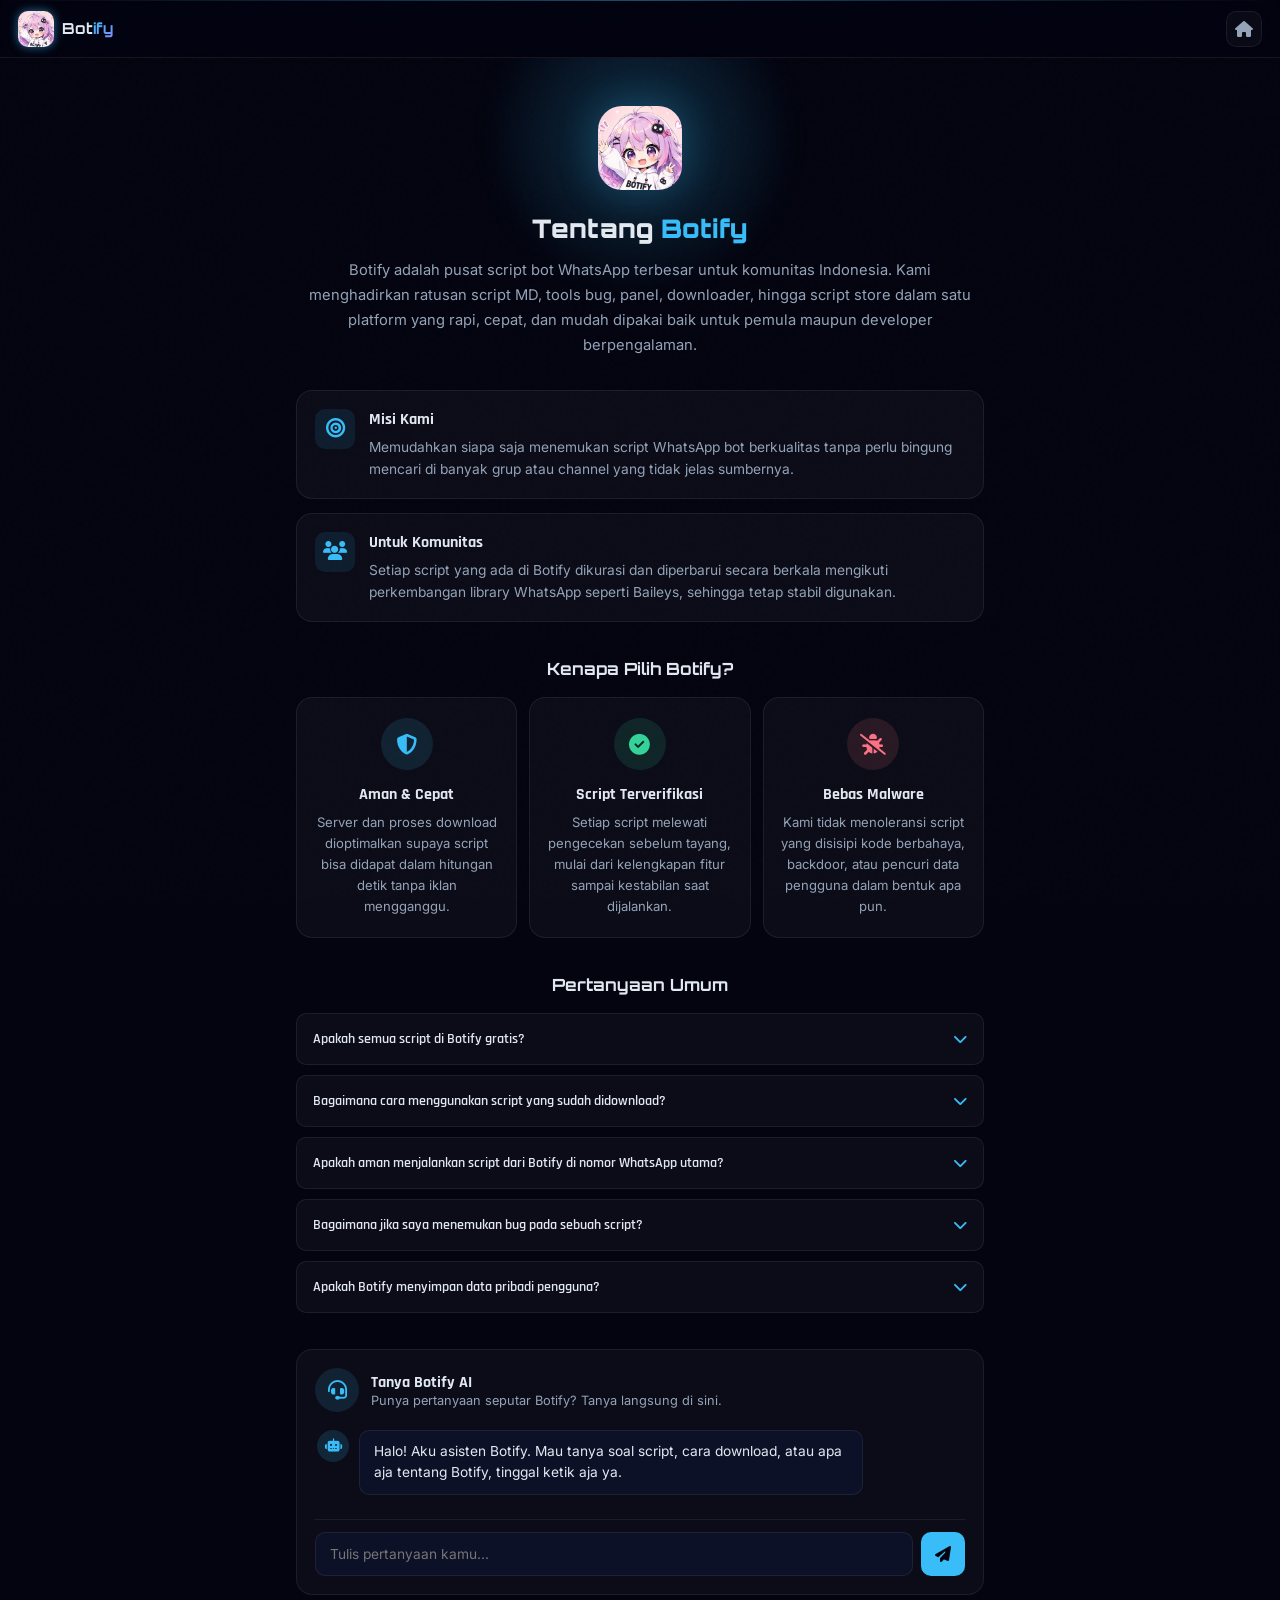
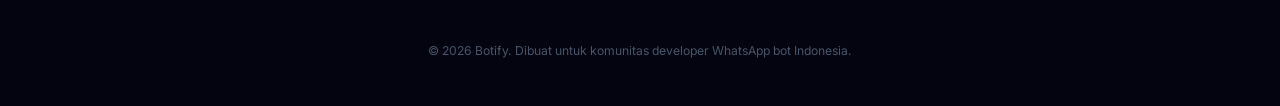
==== about.html @ 746afa8f "Add files via upload" ====
<!DOCTYPE html>
<html lang="id">
<head>
  <meta charset="UTF-8" />
  <meta name="viewport" content="width=device-width, initial-scale=1.0" />
  <title>Tentang Botify</title>
  <meta name="description" content="Tentang Botify, platform script bot WhatsApp terpercaya." />

  <link rel="apple-touch-icon" href="apple-touch-icon.png" />
  <link rel="icon" type="image/png" sizes="32x32" href="favicon-32.png" />
  <link rel="icon" type="image/png" sizes="16x16" href="favicon-16.png" />

  <link rel="preconnect" href="https://fonts.googleapis.com" />
  <link href="https://fonts.googleapis.com/css2?family=Orbitron:wght@400;700;900&family=Rajdhani:wght@300;400;500;600;700&family=Inter:wght@300;400;500;600&display=swap" rel="stylesheet" />
  <link rel="stylesheet" href="https://cdnjs.cloudflare.com/ajax/libs/font-awesome/6.5.0/css/all.min.css" />
  <link rel="stylesheet" href="style.css" />
  <link rel="stylesheet" href="about.css" />
</head>
<body class="about-body">

<header class="topbar">
  <div class="topbar-left">
    <a href="index.html" class="topbar-logo">
      <img src="logo.png" alt="logo" class="topbar-logo-img" />
      <span>Bot<b>ify</b></span>
    </a>
  </div>
  <div class="topbar-right">
    <a class="icon-btn" href="index.html" title="Kembali"><i class="fa-solid fa-house"></i></a>
  </div>
</header>

<main class="about-wrap">

  <section class="about-hero">
    <div class="about-hero-glow"></div>
    <img src="logo.png" alt="Botify" class="about-hero-logo" />
    <h1>Tentang <span>Botify</span></h1>
    <p>Botify adalah pusat script bot WhatsApp terbesar untuk komunitas Indonesia. Kami menghadirkan ratusan script MD, tools bug, panel, downloader, hingga script store dalam satu platform yang rapi, cepat, dan mudah dipakai baik untuk pemula maupun developer berpengalaman.</p>
  </section>

  <section class="about-story">
    <div class="about-story-item">
      <i class="fa-solid fa-bullseye"></i>
      <div>
        <h3>Misi Kami</h3>
        <p>Memudahkan siapa saja menemukan script WhatsApp bot berkualitas tanpa perlu bingung mencari di banyak grup atau channel yang tidak jelas sumbernya.</p>
      </div>
    </div>
    <div class="about-story-item">
      <i class="fa-solid fa-users"></i>
      <div>
        <h3>Untuk Komunitas</h3>
        <p>Setiap script yang ada di Botify dikurasi dan diperbarui secara berkala mengikuti perkembangan library WhatsApp seperti Baileys, sehingga tetap stabil digunakan.</p>
      </div>
    </div>
  </section>

  <section class="about-features">
    <h2>Kenapa Pilih Botify?</h2>
    <div class="feature-cards">
      <div class="feature-card">
        <div class="feature-icon feature-icon-blue"><i class="fa-solid fa-shield-halved"></i></div>
        <h3>Aman &amp; Cepat</h3>
        <p>Server dan proses download dioptimalkan supaya script bisa didapat dalam hitungan detik tanpa iklan mengganggu.</p>
      </div>
      <div class="feature-card">
        <div class="feature-icon feature-icon-green"><i class="fa-solid fa-circle-check"></i></div>
        <h3>Script Terverifikasi</h3>
        <p>Setiap script melewati pengecekan sebelum tayang, mulai dari kelengkapan fitur sampai kestabilan saat dijalankan.</p>
      </div>
      <div class="feature-card">
        <div class="feature-icon feature-icon-red"><i class="fa-solid fa-bug-slash"></i></div>
        <h3>Bebas Malware</h3>
        <p>Kami tidak menoleransi script yang disisipi kode berbahaya, backdoor, atau pencuri data pengguna dalam bentuk apa pun.</p>
      </div>
    </div>
  </section>

  <section class="about-faq">
    <h2>Pertanyaan Umum</h2>
    <div class="faq-list" id="faq-list">
      <div class="faq-item">
        <button class="faq-question">
          <span>Apakah semua script di Botify gratis?</span>
          <i class="fa-solid fa-chevron-down"></i>
        </button>
        <div class="faq-answer">
          <p>Sebagian besar script berlabel Free dan bisa langsung diunduh tanpa biaya. Ada juga beberapa script Premium dari kreator tertentu yang memerlukan pembelian terpisah di luar Botify.</p>
        </div>
      </div>
      <div class="faq-item">
        <button class="faq-question">
          <span>Bagaimana cara menggunakan script yang sudah didownload?</span>
          <i class="fa-solid fa-chevron-down"></i>
        </button>
        <div class="faq-answer">
          <p>Setiap script biasanya sudah dilengkapi dokumentasi instalasi di dalam file README atau deskripsi halaman detailnya. Umumnya cukup extract, install dependency dengan npm, lalu jalankan file utamanya.</p>
        </div>
      </div>
      <div class="faq-item">
        <button class="faq-question">
          <span>Apakah aman menjalankan script dari Botify di nomor WhatsApp utama?</span>
          <i class="fa-solid fa-chevron-down"></i>
        </button>
        <div class="faq-answer">
          <p>Kami selalu menyarankan menggunakan nomor sekunder terlebih dahulu untuk uji coba, terutama untuk script yang menggunakan fitur otomatisasi berat, demi menghindari risiko pembatasan dari pihak WhatsApp.</p>
        </div>
      </div>
      <div class="faq-item">
        <button class="faq-question">
          <span>Bagaimana jika saya menemukan bug pada sebuah script?</span>
          <i class="fa-solid fa-chevron-down"></i>
        </button>
        <div class="faq-answer">
          <p>Gunakan tombol laporkan yang tersedia di halaman detail script, atau hubungi kontak tim Botify. Laporan akan diteruskan ke kreator script terkait untuk diperbaiki.</p>
        </div>
      </div>
      <div class="faq-item">
        <button class="faq-question">
          <span>Apakah Botify menyimpan data pribadi pengguna?</span>
          <i class="fa-solid fa-chevron-down"></i>
        </button>
        <div class="faq-answer">
          <p>Botify tidak meminta data pribadi untuk mengakses script. Riwayat baca dan favorit hanya disimpan secara lokal di perangkat masing-masing pengguna.</p>
        </div>
      </div>
    </div>
  </section>

  <section class="about-chat">
    <div class="about-chat-header">
      <div class="about-chat-title">
        <i class="fa-solid fa-headset"></i>
        <div>
          <h2>Tanya Botify AI</h2>
          <p>Punya pertanyaan seputar Botify? Tanya langsung di sini.</p>
        </div>
      </div>
    </div>

    <div class="chat-box" id="chat-box">
      <div class="chat-msg chat-bot">
        <div class="chat-avatar"><i class="fa-solid fa-robot"></i></div>
        <div class="chat-bubble">Halo! Aku asisten Botify. Mau tanya soal script, cara download, atau apa aja tentang Botify, tinggal ketik aja ya.</div>
      </div>
    </div>

    <div class="chat-input-bar">
      <input type="text" id="chat-input" placeholder="Tulis pertanyaan kamu..." autocomplete="off" />
      <button id="chat-send" title="Kirim"><i class="fa-solid fa-paper-plane"></i></button>
    </div>
  </section>

</main>

<footer class="about-footer">
  <p>&copy; 2026 Botify. Dibuat untuk komunitas developer WhatsApp bot Indonesia.</p>
</footer>

<script src="about.js"></script>
</body>
</html>
---- style.css ----
@import url('https://fonts.googleapis.com/css2?family=Space+Grotesk:wght@300;400;500;600;700&display=swap');

*, *::before, *::after { box-sizing: border-box; margin: 0; padding: 0; }

button {
  font-family: inherit;
  background: none;
  border: none;
  color: inherit;
  cursor: pointer;
}

:root {
  
  --bg: #03040f;
  --bg2: #080b1a;
  --bg3: #0d1128;
  --bg4: #111530;

  --card: rgba(255,255,255,0.035);
  --card-hover: rgba(255,255,255,0.06);
  --card-border: rgba(255,255,255,0.07);
  --card-border-hover: rgba(99,179,237,0.35);
  --glass: rgba(8,11,26,0.88);
  --glass-border: rgba(255,255,255,0.08);

  --neon: #38bdf8;
  --neon-glow: rgba(56,189,248,0.25);
  --neon2: #818cf8;
  --neon2-glow: rgba(129,140,248,0.25);
  --neon3: #34d399;
  --neon3-glow: rgba(52,211,153,0.2);
  --accent: #fb923c;
  --accent-glow: rgba(251,146,60,0.25);
  --pink: #f472b6;
  --pink-glow: rgba(244,114,182,0.2);
  --gold: #fbbf24;

  --text: #e2e8f0;
  --text2: #94a3b8;
  --text3: #475569;
  --text4: #1e293b;

  --free: #34d399;
  --premium: #fbbf24;

  --nav-h: 72px;
  --top-h: 58px;
  --radius: 16px;
  --radius-sm: 10px;
  --radius-lg: 24px;
  --radius-xl: 32px;

  --shadow: 0 4px 24px rgba(0,0,0,0.4);
  --shadow-neon: 0 0 30px rgba(56,189,248,0.15);
  --transition: 0.25s cubic-bezier(0.4,0,0.2,1);
  --transition-spring: 0.4s cubic-bezier(0.34,1.56,0.64,1);
}

.light-mode {
  --bg: #f1f5ff;
  --bg2: #ffffff;
  --bg3: #e8eef8;
  --bg4: #dde6f5;
  --card: rgba(0,0,0,0.03);
  --card-hover: rgba(0,0,0,0.05);
  --card-border: rgba(0,0,0,0.08);
  --card-border-hover: rgba(56,189,248,0.4);
  --glass: rgba(241,245,255,0.92);
  --glass-border: rgba(0,0,0,0.1);
  --text: #0f172a;
  --text2: #475569;
  --text3: #94a3b8;
  --text4: #cbd5e1;
  --neon-glow: rgba(56,189,248,0.15);
}

html { scroll-behavior: smooth; }

body {
  font-family: 'Rajdhani', 'Space Grotesk', 'Inter', sans-serif;
  background: var(--bg);
  color: var(--text);
  overflow-x: hidden;
  min-height: 100vh;
  transition: background var(--transition), color var(--transition);
}

body::before {
  content: '';
  position: fixed; inset: 0; z-index: 0; pointer-events: none;
  background-image: url("data:image/svg+xml,%3Csvg viewBox='0 0 256 256' xmlns='http://www.w3.org/2000/svg'%3E%3Cfilter id='noise'%3E%3CfeTurbulence type='fractalNoise' baseFrequency='0.9' numOctaves='4' stitchTiles='stitch'/%3E%3C/filter%3E%3Crect width='100%25' height='100%25' filter='url(%23noise)' opacity='0.03'/%3E%3C/svg%3E");
  opacity: 0.4;
}

::-webkit-scrollbar { width: 4px; }
::-webkit-scrollbar-track { background: transparent; }
::-webkit-scrollbar-thumb { background: rgba(56,189,248,0.3); border-radius: 10px; }
::-webkit-scrollbar-thumb:hover { background: var(--neon); }

.hidden { display: none !important; }

.app-ambient {
  position: fixed; inset: 0; pointer-events: none; z-index: 0;
  overflow: hidden;
}
.app-ambient::before {
  content: '';
  position: absolute; width: 600px; height: 600px;
  background: radial-gradient(circle, rgba(56,189,248,0.05) 0%, transparent 70%);
  top: -200px; right: -200px;
}
.app-ambient::after {
  content: '';
  position: absolute; width: 500px; height: 500px;
  background: radial-gradient(circle, rgba(129,140,248,0.05) 0%, transparent 70%);
  bottom: -150px; left: -150px;
}

#splash {
  position: fixed; inset: 0; z-index: 9999;
  background: #03040f;
  display: flex; align-items: center; justify-content: center;
  flex-direction: column;
  transition: opacity 0.6s ease, transform 0.6s ease;
}
#splash.fade-out { opacity: 0; transform: scale(1.05); pointer-events: none; }
#splash-particles { position: absolute; inset: 0; }

.splash-content {
  position: relative; z-index: 1;
  display: flex; flex-direction: column; align-items: center; gap: 20px;
}

.splash-logo {
  position: relative; width: 180px; height: 180px;
  display: flex; align-items: center; justify-content: center;
}
.splash-logo::before {
  content: '';
  position: absolute; inset: -20px; border-radius: 50%;
  background: radial-gradient(circle, rgba(56,189,248,0.15) 0%, rgba(129,140,248,0.08) 50%, transparent 75%);
  pointer-events: none;
}
.logo-ring {
  position: absolute; inset: 0; border-radius: 50%;
  border: 1.5px solid transparent;
  background: linear-gradient(var(--bg), var(--bg)) padding-box,
              linear-gradient(135deg, rgba(56,189,248,0.5), rgba(129,140,248,0.5)) border-box;
  animation: ring-spin 4s linear infinite;
}
.logo-ring.ring2 {
  inset: 18px;
  background: linear-gradient(var(--bg), var(--bg)) padding-box,
              linear-gradient(135deg, rgba(129,140,248,0.4), rgba(244,114,182,0.4)) border-box;
  animation-direction: reverse;
  animation-duration: 3s;
}
.splash-logo-img {
  width: 140px; height: 140px;
  object-fit: cover;
  border-radius: 32px;
  position: relative; z-index: 1;
  filter: drop-shadow(0 0 18px rgba(56,189,248,0.6));
  animation: pulse-glow-img 3s ease-in-out infinite;
  will-change: transform;
}
@keyframes pulse-glow-img {
  0%,100% { transform: scale(1); }
  50% { transform: scale(1.06); }
}
@keyframes ring-spin { to { transform: rotate(360deg); } }
@keyframes pulse-glow {
  0%,100% { filter: drop-shadow(0 0 12px var(--neon)); transform: scale(1); }
  50% { filter: drop-shadow(0 0 30px var(--neon)); transform: scale(1.05); }
}

.splash-title {
  font-family: 'Orbitron', sans-serif;
  font-size: clamp(1.5rem, 6vw, 2.4rem);
  font-weight: 900;
  letter-spacing: 5px;
  color: #fff;
  text-shadow: 0 0 40px rgba(56,189,248,0.3);
}
.splash-title span {
  background: linear-gradient(135deg, var(--neon), var(--neon2));
  -webkit-background-clip: text; -webkit-text-fill-color: transparent; background-clip: text;
}
.splash-sub { color: var(--text3); font-size: 0.8rem; letter-spacing: 4px; text-transform: uppercase; }

.splash-bar {
  width: 220px; height: 2px;
  background: rgba(255,255,255,0.06);
  border-radius: 10px; overflow: hidden;
}
.splash-fill {
  height: 100%; width: 0;
  background: linear-gradient(90deg, var(--neon2), var(--neon), var(--neon3));
  border-radius: 10px;
  animation: load-fill 2s ease forwards;
  box-shadow: 0 0 10px var(--neon);
}
@keyframes load-fill { to { width: 100%; } }
.splash-loading { color: var(--text3); font-size: 0.72rem; letter-spacing: 2px; animation: blink 1.2s infinite; }
@keyframes blink { 0%,100% { opacity: 1; } 50% { opacity: 0.25; } }

#bg-particles { position: fixed; inset: 0; z-index: 0; pointer-events: none; }

.topbar {
  position: fixed; top: 0; left: 0; right: 0;
  height: var(--top-h); z-index: 100;
  background: rgba(3,4,15,0.7);
  backdrop-filter: blur(24px) saturate(180%);
  -webkit-backdrop-filter: blur(24px) saturate(180%);
  border-bottom: 1px solid var(--glass-border);
  display: flex; align-items: center; justify-content: space-between;
  padding: 0 18px;
}

.topbar::before {
  content: '';
  position: absolute; top: 0; left: 0; right: 0; height: 1px;
  background: linear-gradient(90deg, transparent 0%, var(--neon) 50%, transparent 100%);
  opacity: 0.4;
}

.topbar-logo {
  display: flex; align-items: center; gap: 8px;
  font-family: 'Orbitron', sans-serif;
  font-size: 0.95rem; font-weight: 700;
  color: var(--text);
}
.topbar-logo-img {
  width: 36px; height: 36px; object-fit: cover;
  border-radius: 10px;
  filter: drop-shadow(0 0 5px rgba(56,189,248,0.6));
  flex-shrink: 0;
}
.topbar-logo b {
  background: linear-gradient(135deg, var(--neon), var(--neon2));
  -webkit-background-clip: text; -webkit-text-fill-color: transparent; background-clip: text;
}
.topbar-right { display: flex; align-items: center; gap: 8px; }

.live-badge {
  display: flex; align-items: center; gap: 6px;
  background: rgba(52,211,153,0.08);
  border: 1px solid rgba(52,211,153,0.2);
  border-radius: 20px; padding: 4px 12px;
  font-size: 0.72rem; color: var(--neon3); font-weight: 600;
  letter-spacing: 0.3px;
}
.live-dot {
  width: 6px; height: 6px; border-radius: 50%;
  background: var(--neon3);
  box-shadow: 0 0 6px var(--neon3);
  animation: live-pulse 1.5s infinite;
  display: inline-block;
  flex-shrink: 0;
  will-change: opacity;
}
@keyframes live-pulse {
  0%,100% { opacity: 1; }
  50% { opacity: 0.4; }
}

.icon-btn {
  width: 36px; height: 36px; border-radius: var(--radius-sm);
  border: 1px solid var(--card-border);
  background: var(--card);
  color: var(--text2);
  display: flex; align-items: center; justify-content: center;
  cursor: pointer; transition: all var(--transition);
  position: relative;
  backdrop-filter: blur(8px);
}
.icon-btn:hover {
  color: var(--neon); border-color: rgba(56,189,248,0.4);
  background: rgba(56,189,248,0.08);
  box-shadow: 0 0 16px rgba(56,189,248,0.15);
}
.badge {
  position: absolute; top: -5px; right: -5px;
  background: var(--accent); color: #fff;
  font-size: 0.6rem; border-radius: 50%;
  width: 16px; height: 16px;
  display: flex; align-items: center; justify-content: center;
  font-weight: 700; border: 2px solid var(--bg);
}

#pages {
  padding-top: var(--top-h);
  padding-bottom: calc(var(--nav-h) + 20px);
  position: relative; z-index: 1;
  min-height: 100vh;
}
.page { display: none; }
.page.active { display: block; animation: page-in 0.35s ease; }
@keyframes page-in {
  from { opacity: 0; transform: translateY(16px); }
  to { opacity: 1; transform: translateY(0); }
}

.banner-slider {
  position: relative; overflow: hidden;
  height: 230px; margin-bottom: 20px;
}
.banner-track {
  display: flex; height: 100%;
  transition: transform 0.6s cubic-bezier(0.4,0,0.2,1);
}
.banner-slide {
  min-width: 100%; height: 100%;
  display: flex; align-items: center;
  padding: 28px 24px;
  position: relative; overflow: hidden;
}
.slide1 {
  background: linear-gradient(145deg, #03040f 0%, #0c0825 40%, #060f28 100%);
}
.slide2 {
  background: linear-gradient(145deg, #03040f 0%, #051a0e 40%, #031212 100%);
}
.slide3 {
  background: linear-gradient(145deg, #03040f 0%, #180a00 40%, #12030f 100%);
}

.banner-slide::before {
  content: '';
  position: absolute; inset: 0;
  background:
    linear-gradient(rgba(56,189,248,0.04) 1px, transparent 1px),
    linear-gradient(90deg, rgba(56,189,248,0.04) 1px, transparent 1px);
  background-size: 40px 40px;
  mask-image: linear-gradient(to right, transparent, rgba(0,0,0,0.5) 20%, rgba(0,0,0,0.5) 80%, transparent);
}

.banner-slide::after {
  content: '';
  position: absolute; right: -30px; top: 50%; transform: translateY(-50%);
  width: 200px; height: 200px; border-radius: 50%;
  opacity: 0.15;
  filter: blur(40px);
}
.slide1::after { background: var(--neon); }
.slide2::after { background: var(--neon3); }
.slide3::after { background: var(--accent); }

.banner-content {
  position: relative; z-index: 1; max-width: 290px;
}
.banner-tag {
  display: inline-flex; align-items: center; gap: 5px;
  background: rgba(255,255,255,0.07);
  border: 1px solid rgba(255,255,255,0.12);
  border-radius: 20px; padding: 4px 12px;
  font-size: 0.7rem; color: var(--text2); letter-spacing: 0.3px;
  margin-bottom: 12px; font-weight: 500;
}
.banner-content h2 {
  font-family: 'Orbitron', sans-serif;
  font-size: clamp(1.15rem, 4.5vw, 1.6rem);
  font-weight: 800; line-height: 1.2;
  color: #fff; margin-bottom: 10px;
  letter-spacing: -0.3px;
}
.banner-content h2 span {
  background: linear-gradient(135deg, var(--neon), var(--neon2));
  -webkit-background-clip: text; -webkit-text-fill-color: transparent; background-clip: text;
}
.slide2 .banner-content h2 span {
  background: linear-gradient(135deg, var(--neon3), #10b981);
  -webkit-background-clip: text; -webkit-text-fill-color: transparent; background-clip: text;
}
.slide3 .banner-content h2 span {
  background: linear-gradient(135deg, var(--accent), var(--gold));
  -webkit-background-clip: text; -webkit-text-fill-color: transparent; background-clip: text;
}
.banner-content p { font-size: 0.8rem; color: var(--text2); margin-bottom: 16px; line-height: 1.5; }

.btn-glow {
  display: inline-flex; align-items: center; gap: 6px;
  padding: 10px 22px; border-radius: 25px;
  border: none; cursor: pointer;
  font-family: 'Rajdhani', sans-serif;
  font-weight: 700; font-size: 0.85rem; letter-spacing: 0.5px;
  background: linear-gradient(135deg, var(--neon2), var(--neon));
  color: #fff; transition: all var(--transition);
  box-shadow: 0 4px 20px rgba(56,189,248,0.3), inset 0 1px 0 rgba(255,255,255,0.15);
}
.btn-glow:hover {
  transform: translateY(-2px);
  box-shadow: 0 8px 28px rgba(56,189,248,0.45);
}
.slide2 .btn-glow { background: linear-gradient(135deg, #059669, var(--neon3)); box-shadow: 0 4px 20px rgba(52,211,153,0.3); }
.slide3 .btn-glow { background: linear-gradient(135deg, #ea580c, var(--accent)); box-shadow: 0 4px 20px rgba(251,146,60,0.3); }

.banner-dots {
  position: absolute; bottom: 14px; left: 50%; transform: translateX(-50%);
  display: flex; gap: 6px; align-items: center;
}
.banner-dot {
  width: 5px; height: 5px; border-radius: 50%;
  background: rgba(255,255,255,0.2);
  cursor: pointer; transition: all var(--transition);
}
.banner-dot.active { background: var(--neon); width: 20px; border-radius: 3px; box-shadow: 0 0 8px var(--neon); }

.stats-bar {
  display: grid; grid-template-columns: repeat(4,1fr);
  gap: 8px; padding: 0 14px; margin-bottom: 16px;
}
.stat-item {
  background: var(--card);
  border: 1px solid var(--card-border);
  border-radius: var(--radius-sm);
  padding: 12px 8px;
  display: flex; align-items: center; gap: 8px;
  transition: all var(--transition);
  position: relative; overflow: hidden;
}
.stat-item::before {
  content: '';
  position: absolute; inset: 0;
  background: linear-gradient(135deg, rgba(56,189,248,0.05), transparent);
  opacity: 0; transition: opacity var(--transition);
}
.stat-item:hover { border-color: rgba(56,189,248,0.3); transform: translateY(-2px); }
.stat-item:hover::before { opacity: 1; }
.stat-item i { color: var(--neon); font-size: 0.9rem; flex-shrink: 0; }
.stat-item div { display: flex; flex-direction: column; min-width: 0; }
.stat-item span {
  font-family: 'Orbitron', sans-serif; font-size: 0.78rem; font-weight: 700; color: var(--text);
}
.stat-item small { font-size: 0.58rem; color: var(--text2); margin-top: 1px; }

.live-update {
  display: flex; align-items: center; gap: 8px;
  padding: 9px 16px; margin: 0 14px 16px;
  background: rgba(56,189,248,0.04);
  border: 1px solid rgba(56,189,248,0.12);
  border-radius: var(--radius-sm);
  font-size: 0.78rem; color: var(--text2);
  overflow: hidden; white-space: nowrap; text-overflow: ellipsis;
}

.search-wrap { padding: 0 14px; margin-bottom: 18px; }
.search-box {
  display: flex; align-items: center; gap: 10px;
  background: var(--card);
  border: 1px solid var(--card-border);
  border-radius: var(--radius);
  padding: 12px 16px;
  transition: all var(--transition);
  position: relative;
}
.search-box:focus-within {
  border-color: rgba(56,189,248,0.45);
  background: rgba(56,189,248,0.04);
  box-shadow: 0 0 0 3px rgba(56,189,248,0.08), var(--shadow-neon);
}
.search-box i { color: var(--text3); font-size: 0.9rem; }
.search-box input {
  flex: 1; background: none; border: none; outline: none;
  color: var(--text); font-family: 'Rajdhani', sans-serif;
  font-size: 0.95rem; font-weight: 500;
}
.search-box input::placeholder { color: var(--text3); }
.clear-btn {
  background: none; border: none; color: var(--text3);
  cursor: pointer; padding: 2px; border-radius: 50%;
  transition: all var(--transition);
}
.clear-btn:hover { color: var(--neon); background: rgba(56,189,248,0.1); }

.section-header {
  display: flex; align-items: center; gap: 10px;
  padding: 8px 16px; margin-bottom: 14px;
}
.section-header h3 {
  font-family: 'Orbitron', sans-serif;
  font-size: 0.82rem; font-weight: 700;
  color: var(--text); white-space: nowrap;
  letter-spacing: 0.5px;
}
.section-line {
  flex: 1; height: 1px;
  background: linear-gradient(90deg, rgba(56,189,248,0.2), transparent);
}

.categories {
  display: flex; gap: 8px;
  padding: 0 14px 18px;
  overflow-x: auto; scrollbar-width: none;
  -webkit-overflow-scrolling: touch;
}
.categories::-webkit-scrollbar { display: none; }
.cat-btn {
  display: flex; flex-direction: column; align-items: center; gap: 5px;
  min-width: 62px; padding: 11px 8px;
  background: var(--card);
  border: 1px solid var(--card-border);
  border-radius: var(--radius-sm);
  cursor: pointer; color: var(--text2);
  font-family: 'Rajdhani', sans-serif;
  font-size: 0.68rem; font-weight: 600;
  transition: all var(--transition);
  white-space: nowrap; position: relative; overflow: hidden;
  flex-shrink: 0;
}
.cat-btn i { font-size: 1rem; }
.cat-btn::after {
  content: '';
  position: absolute; bottom: 0; left: 50%; transform: translateX(-50%);
  width: 0; height: 2px;
  background: var(--neon);
  border-radius: 2px 2px 0 0;
  transition: width var(--transition);
}
.cat-btn:hover, .cat-btn.active {
  background: rgba(56,189,248,0.08);
  border-color: rgba(56,189,248,0.35);
  color: var(--neon);
  transform: translateY(-3px);
  box-shadow: 0 6px 20px rgba(56,189,248,0.15);
}
.cat-btn:hover::after, .cat-btn.active::after { width: 70%; }

.cards-grid {
  display: grid;
  grid-template-columns: repeat(2, 1fr);
  gap: 12px; padding: 0 14px 18px;
  contain: layout style;
}
@media (min-width: 500px) { .cards-grid { grid-template-columns: repeat(3,1fr); } }
@media (min-width: 768px) { .cards-grid { grid-template-columns: repeat(4,1fr); } }
@media (min-width: 1024px) { .cards-grid { grid-template-columns: repeat(5,1fr); } }

.scripts-by-category { padding-bottom: 4px; }
.cat-row { margin-bottom: 22px; }
.cat-row-header {
  display: flex; align-items: center; justify-content: space-between;
  padding: 0 14px; margin-bottom: 10px;
}
.cat-row-header h4 {
  font-family: 'Orbitron', sans-serif;
  font-size: 0.78rem; font-weight: 700;
  color: var(--text); letter-spacing: 0.4px;
  display: flex; align-items: center; gap: 8px;
}
.cat-row-count {
  font-family: 'Rajdhani', sans-serif;
  font-size: 0.68rem; font-weight: 600;
  color: var(--text3);
}
.cat-row-see-all {
  font-family: 'Rajdhani', sans-serif;
  font-size: 0.72rem; font-weight: 600;
  color: var(--neon); background: none; border: none;
  cursor: pointer; display: flex; align-items: center; gap: 4px;
}
.cat-row-track {
  display: flex; gap: 12px;
  padding: 0 14px 6px;
  overflow-x: auto; scrollbar-width: none;
  -webkit-overflow-scrolling: touch;
}
.cat-row-track::-webkit-scrollbar { display: none; }
.cat-row-track .script-card {
  flex: 0 0 42vw;
  max-width: 168px;
  scroll-snap-align: start;
}
@media (min-width: 500px) { .cat-row-track .script-card { flex-basis: 220px; max-width: 220px; } }
@media (min-width: 768px) { .cat-row-track .script-card { flex-basis: 240px; max-width: 240px; } }

.script-card {
  background: var(--card);
  border: 1px solid var(--card-border);
  border-radius: var(--radius);
  overflow: hidden; cursor: pointer;
  transition: all var(--transition);
  animation: card-in 0.4s ease both;
  position: relative;
}
@keyframes card-in {
  from { opacity: 0; transform: translateY(24px) scale(0.96); }
  to { opacity: 1; transform: translateY(0) scale(1); }
}
.script-card::before {
  content: '';
  position: absolute; inset: 0;
  background: linear-gradient(135deg, rgba(56,189,248,0.05), transparent 60%);
  opacity: 0; transition: opacity var(--transition);
  pointer-events: none; z-index: 1;
}
.script-card:hover {
  border-color: rgba(56,189,248,0.4);
  transform: translateY(-5px);
  box-shadow: 0 16px 40px rgba(0,0,0,0.4), 0 0 0 1px rgba(56,189,248,0.12), var(--shadow-neon);
}
.script-card:hover::before { opacity: 1; }

.card-thumb {
  width: 100%; aspect-ratio: 16/9;
  background: var(--bg3); position: relative; overflow: hidden;
}
.card-thumb img {
  width: 100%; height: 100%; object-fit: cover;
  transition: transform 0.5s ease;
}
.script-card:hover .card-thumb img { transform: scale(1.08); }
.card-thumb-placeholder {
  width: 100%; height: 100%;
  display: flex; align-items: center; justify-content: center;
  font-size: 2rem; color: var(--text3);
  background: linear-gradient(135deg, var(--bg2), var(--bg3));
}

.card-overlay {
  position: absolute; inset: 0;
  background: linear-gradient(to top, rgba(3,4,15,0.95) 0%, transparent 60%);
  opacity: 0; transition: opacity var(--transition);
  display: flex; align-items: flex-end; justify-content: center;
  padding-bottom: 10px;
}
.script-card:hover .card-overlay { opacity: 1; }
.card-overlay-text {
  font-size: 0.68rem; color: var(--neon); font-weight: 600;
  letter-spacing: 0.5px;
  display: flex; align-items: center; gap: 4px;
}

.card-status {
  position: absolute; top: 7px; left: 7px;
  padding: 3px 9px; border-radius: 20px;
  font-size: 0.58rem; font-weight: 700; text-transform: uppercase;
  letter-spacing: 0.5px; backdrop-filter: blur(6px);
}
.card-status.free {
  background: rgba(52,211,153,0.15); color: var(--free);
  border: 1px solid rgba(52,211,153,0.3);
}
.card-status.premium {
  background: rgba(251,191,36,0.15); color: var(--premium);
  border: 1px solid rgba(251,191,36,0.3);
}

.card-badges {
  position: absolute; top: 7px; right: 7px;
  display: flex; flex-direction: column; gap: 4px; align-items: flex-end;
}
.badge-trending {
  padding: 3px 7px; border-radius: 6px;
  background: rgba(251,146,60,0.15); color: var(--accent);
  font-size: 0.55rem; font-weight: 700;
  border: 1px solid rgba(251,146,60,0.25); backdrop-filter: blur(6px);
}
.badge-new {
  padding: 3px 7px; border-radius: 6px;
  background: rgba(56,189,248,0.15); color: var(--neon);
  font-size: 0.55rem; font-weight: 700;
  border: 1px solid rgba(56,189,248,0.3); backdrop-filter: blur(6px);
  animation: badge-pulse 2s infinite;
}
@keyframes badge-pulse {
  0%,100% { box-shadow: 0 0 0 0 rgba(56,189,248,0.3); }
  50% { box-shadow: 0 0 0 4px rgba(56,189,248,0); }
}

.card-body { padding: 11px 10px; }
.card-cat {
  font-size: 0.62rem; font-weight: 600; text-transform: uppercase;
  color: var(--neon2); margin-bottom: 4px; letter-spacing: 0.8px;
}
.card-name {
  font-family: 'Orbitron', sans-serif;
  font-size: 0.7rem; font-weight: 700;
  color: var(--text); margin-bottom: 5px;
  line-height: 1.35; display: -webkit-box;
  -webkit-line-clamp: 2; -webkit-box-orient: vertical; overflow: hidden;
}
.card-desc {
  font-size: 0.68rem; color: var(--text2);
  display: -webkit-box; -webkit-line-clamp: 2;
  -webkit-box-orient: vertical; overflow: hidden;
  line-height: 1.45; margin-bottom: 9px;
}
.card-meta {
  display: flex; align-items: center; gap: 8px;
  font-size: 0.62rem; color: var(--text3);
}
.card-meta span { display: flex; align-items: center; gap: 3px; }
.card-meta i { font-size: 0.58rem; }
.card-meta .rating { color: var(--gold); }
.card-fav {
  position: absolute; bottom: 9px; right: 9px;
  background: none; border: none; cursor: pointer;
  color: var(--text3); font-size: 0.9rem;
  transition: all var(--transition); padding: 4px;
}
.card-fav.active, .card-fav:hover { color: #f43f5e; transform: scale(1.2); }

.skeleton-card { pointer-events: none; }
.skeleton {
  background: linear-gradient(90deg, var(--bg2) 25%, var(--bg3) 50%, var(--bg2) 75%);
  background-size: 200% 100%;
  animation: skeleton-shine 1.5s infinite; border-radius: 8px;
}
@keyframes skeleton-shine { to { background-position: -200% 0; } }
.sk-thumb { width: 100%; aspect-ratio: 16/9; }
.sk-line { height: 9px; margin: 8px; }
.sk-line.short { width: 55%; }

.empty-state {
  text-align: center; padding: 70px 20px; color: var(--text3);
}
.empty-state i { font-size: 3rem; margin-bottom: 14px; display: block; opacity: 0.5; }
.empty-state p { font-size: 1rem; font-weight: 600; margin-bottom: 5px; color: var(--text2); }
.empty-state small { font-size: 0.78rem; }

#page-profile { min-height: calc(100vh - var(--top-h) - var(--nav-h)); }
.profile-bg-effect {
  position: fixed; top: 0; left: 0; right: 0; height: 350px; z-index: 0; pointer-events: none;
  background: radial-gradient(ellipse at 40% 0%, rgba(129,140,248,0.12) 0%, rgba(56,189,248,0.05) 50%, transparent 70%);
}
.profile-wrap { position: relative; z-index: 1; max-width: 600px; margin: 0 auto; }

.profile-cover {
  height: 150px;
  background: linear-gradient(145deg, #080b1a, #10143a, #080b1a);
  position: relative; overflow: hidden;
}
.profile-cover::before {
  content: '';
  position: absolute; inset: 0;
  background:
    linear-gradient(rgba(56,189,248,0.05) 1px, transparent 1px),
    linear-gradient(90deg, rgba(56,189,248,0.05) 1px, transparent 1px);
  background-size: 30px 30px;
}
.profile-cover-glow {
  position: absolute; top: 50%; left: 50%; transform: translate(-50%,-50%);
  width: 300px; height: 200px;
  background: radial-gradient(ellipse, rgba(56,189,248,0.15), rgba(129,140,248,0.1), transparent 70%);
  
}
@keyframes cover-pulse {
  0%,100% { transform: translate(-50%,-50%) scale(1); opacity: 0.5; }
  50% { transform: translate(-50%,-50%) scale(1.15); opacity: 1; }
}

.profile-avatar-wrap {
  position: relative; margin: -48px 0 0 20px; display: inline-block;
}
.profile-avatar {
  width: 94px; height: 94px; border-radius: 50%;
  border: 3px solid transparent;
  background: linear-gradient(var(--bg), var(--bg)) padding-box,
              linear-gradient(135deg, var(--neon), var(--neon2)) border-box;
  overflow: hidden;
  box-shadow: 0 0 0 4px var(--bg), 0 0 30px rgba(56,189,248,0.3);
}
.profile-avatar img { width: 100%; height: 100%; object-fit: cover; }
.profile-status-badge {
  position: absolute; bottom: 4px; right: 4px;
  width: 22px; height: 22px; border-radius: 50%;
  background: var(--neon3); border: 2px solid var(--bg);
  display: flex; align-items: center; justify-content: center;
  font-size: 0.5rem; color: #000; font-weight: 700;
}

.profile-info { padding: 16px 20px 100px; }
.profile-name {
  font-family: 'Orbitron', sans-serif;
  font-size: 1.3rem; font-weight: 900;
  background: linear-gradient(135deg, var(--text), var(--neon));
  -webkit-background-clip: text; -webkit-text-fill-color: transparent; background-clip: text;
  margin-bottom: 5px;
}
.profile-role {
  font-size: 0.82rem; color: var(--neon); margin-bottom: 14px;
  display: flex; align-items: center; gap: 6px;
}
.profile-role i { color: var(--gold); }
.profile-bio {
  font-size: 0.84rem; color: var(--text2); line-height: 1.65;
  margin-bottom: 22px; padding: 14px 16px;
  border-radius: var(--radius-sm);
  background: var(--card); border: 1px solid var(--card-border);
  border-left: 3px solid rgba(56,189,248,0.3);
}

.profile-stats {
  display: grid; grid-template-columns: repeat(4,1fr);
  gap: 8px; margin-bottom: 22px;
}
.p-stat {
  text-align: center; padding: 14px 8px;
  background: var(--card); border: 1px solid var(--card-border);
  border-radius: var(--radius-sm); transition: all var(--transition);
  position: relative; overflow: hidden;
}
.p-stat::after {
  content: '';
  position: absolute; bottom: 0; left: 0; right: 0; height: 2px;
  background: linear-gradient(90deg, transparent, var(--neon), transparent);
  opacity: 0; transition: opacity var(--transition);
}
.p-stat:hover { border-color: rgba(56,189,248,0.3); transform: translateY(-3px); }
.p-stat:hover::after { opacity: 1; }
.p-stat span {
  display: block; font-family: 'Orbitron', sans-serif;
  font-size: 0.82rem; font-weight: 700;
  background: linear-gradient(135deg, var(--neon), var(--neon2));
  -webkit-background-clip: text; -webkit-text-fill-color: transparent; background-clip: text;
  margin-bottom: 3px;
}
.p-stat small { font-size: 0.62rem; color: var(--text2); }

.profile-btns { display: flex; gap: 10px; }
.prof-btn {
  flex: 1; padding: 12px; border-radius: var(--radius-sm);
  text-decoration: none; text-align: center;
  font-family: 'Rajdhani', sans-serif;
  font-weight: 600; font-size: 0.85rem;
  transition: all var(--transition);
  display: flex; align-items: center; justify-content: center; gap: 6px;
  border: 1px solid transparent;
}
.wa-btn {
  background: rgba(52,211,153,0.08);
  border-color: rgba(52,211,153,0.2);
  color: var(--neon3);
}
.wa-btn:hover { background: rgba(52,211,153,0.15); transform: translateY(-2px); box-shadow: 0 4px 16px rgba(52,211,153,0.2); }
.tg-btn { background: rgba(56,189,248,0.08); border-color: rgba(56,189,248,0.2); color: #38bdf8; }
.tg-btn:hover { background: rgba(56,189,248,0.15); transform: translateY(-2px); }
.yt-btn { background: rgba(248,113,113,0.08); border-color: rgba(248,113,113,0.2); color: #f87171; }
.yt-btn:hover { background: rgba(248,113,113,0.15); transform: translateY(-2px); }
.gh-btn { background: rgba(255,255,255,0.04); border-color: rgba(255,255,255,0.1); color: var(--text2); }
.gh-btn:hover { background: rgba(255,255,255,0.08); transform: translateY(-2px); }

.contact-card {
  margin-top: 18px; padding: 16px;
  background: var(--card); border: 1px solid var(--card-border);
  border-radius: var(--radius);
}
.contact-row {
  display: flex; align-items: center; gap: 12px;
  padding: 9px 0; font-size: 0.84rem; color: var(--text2);
  border-bottom: 1px solid rgba(255,255,255,0.04);
}
.contact-row:last-child { border: none; }
.contact-row i { color: var(--neon); width: 16px; text-align: center; font-size: 0.85rem; }

.skills-section { margin-top: 22px; }
.skills-section h4 {
  font-family: 'Orbitron', sans-serif;
  font-size: 0.78rem; color: var(--text); margin-bottom: 16px; letter-spacing: 0.5px;
}
.skill-bar-wrap {
  display: flex; align-items: center; gap: 10px;
  margin-bottom: 12px; font-size: 0.74rem; color: var(--text2);
}
.skill-bar-wrap > span:first-child { min-width: 95px; font-weight: 500; }
.skill-bar { flex: 1; height: 5px; background: var(--bg3); border-radius: 10px; overflow: hidden; }
.skill-fill {
  height: 100%; width: 0; border-radius: 10px;
  background: linear-gradient(90deg, var(--neon2), var(--neon));
  box-shadow: 0 0 8px rgba(56,189,248,0.4);
  transition: width 1.5s cubic-bezier(0.4,0,0.2,1);
}

.music-player {
  position: fixed; bottom: calc(var(--nav-h) + 10px); left: 12px; right: 12px;
  background: rgba(8,11,26,0.92);
  backdrop-filter: blur(24px) saturate(160%);
  border: 1px solid var(--glass-border);
  border-radius: var(--radius-sm);
  padding: 10px 14px;
  display: flex; align-items: center; gap: 12px;
  z-index: 90; transition: all var(--transition);
  box-shadow: 0 8px 32px rgba(0,0,0,0.4), 0 0 0 1px rgba(255,255,255,0.04);
}
.music-player::before {
  content: '';
  position: absolute; inset: -1px;
  border-radius: var(--radius-sm);
  padding: 1px;
  background: linear-gradient(90deg, transparent, rgba(56,189,248,0.15), transparent);
  -webkit-mask: linear-gradient(#fff 0 0) content-box, linear-gradient(#fff 0 0);
  mask: linear-gradient(#fff 0 0) content-box, linear-gradient(#fff 0 0);
  -webkit-mask-composite: xor; mask-composite: exclude;
  pointer-events: none;
}
.music-player.hidden-player { transform: translateY(150%); }
.music-info { display: flex; align-items: center; gap: 10px; flex: 1; min-width: 0; }
.music-disc {
  width: 36px; height: 36px; border-radius: 50%;
  background: linear-gradient(135deg, var(--neon2), var(--neon));
  display: flex; align-items: center; justify-content: center;
  color: #fff; font-size: 0.85rem; flex-shrink: 0;
}
.music-disc.spinning { animation: disc-spin 3s linear infinite; }
@keyframes disc-spin { to { transform: rotate(360deg); } }
.music-text { min-width: 0; }
.music-text span {
  display: block; font-weight: 600; font-size: 0.8rem;
  white-space: nowrap; overflow: hidden; text-overflow: ellipsis;
}
.music-text small { color: var(--text3); font-size: 0.68rem; }
.music-btn {
  width: 34px; height: 34px; border-radius: 50%;
  background: linear-gradient(135deg, var(--neon2), var(--neon));
  border: none; color: #fff; cursor: pointer;
  display: flex; align-items: center; justify-content: center;
  font-size: 0.8rem; transition: all var(--transition); flex-shrink: 0;
  box-shadow: 0 4px 12px rgba(56,189,248,0.3);
}
.music-btn:hover { transform: scale(1.1); box-shadow: 0 6px 18px rgba(56,189,248,0.4); }

.music-wave { display: flex; align-items: center; gap: 3px; height: 20px; }
.music-wave span {
  width: 3px; border-radius: 2px;
  background: var(--neon); height: 4px;
  transition: height var(--transition);
}
.music-wave.playing span:nth-child(1) { animation: wave 0.8s 0s infinite; }
.music-wave.playing span:nth-child(2) { animation: wave 0.8s 0.1s infinite; }
.music-wave.playing span:nth-child(3) { animation: wave 0.8s 0.2s infinite; }
.music-wave.playing span:nth-child(4) { animation: wave 0.8s 0.15s infinite; }
.music-wave.playing span:nth-child(5) { animation: wave 0.8s 0.05s infinite; }
@keyframes wave { 0%,100% { height: 4px; } 50% { height: 18px; } }

.fab {
  position: fixed; right: 16px; bottom: calc(var(--nav-h) + 82px);
  width: 44px; height: 44px; border-radius: 50%;
  background: linear-gradient(135deg, var(--neon2), var(--neon));
  border: none; color: #fff; cursor: pointer;
  display: flex; align-items: center; justify-content: center;
  font-size: 1rem; z-index: 90;
  box-shadow: 0 4px 20px rgba(56,189,248,0.35);
  transition: all var(--transition);
  opacity: 0; pointer-events: none;
}
.fab.visible { opacity: 1; pointer-events: all; }
.fab:hover { transform: translateY(-4px) scale(1.05); box-shadow: 0 10px 32px rgba(56,189,248,0.45); }

.bottom-nav {
  position: fixed; bottom: 0; left: 0; right: 0;
  height: var(--nav-h); z-index: 100;
  background: rgba(3,4,15,0.85);
  backdrop-filter: blur(30px) saturate(180%);
  -webkit-backdrop-filter: blur(30px) saturate(180%);
  border-top: 1px solid var(--glass-border);
  display: flex; align-items: center; justify-content: space-around;
  padding-bottom: env(safe-area-inset-bottom, 0);
}
.bottom-nav::before {
  content: '';
  position: absolute; top: 0; left: 0; right: 0; height: 1px;
  background: linear-gradient(90deg, transparent, rgba(56,189,248,0.3), transparent);
}
.nav-item {
  flex: 1; display: flex; flex-direction: column; align-items: center; gap: 4px;
  padding: 10px; background: none; border: none; cursor: pointer;
  color: var(--text3); font-family: 'Rajdhani', sans-serif;
  font-size: 0.68rem; font-weight: 600; letter-spacing: 0.3px;
  transition: all var(--transition);
  text-decoration: none;
}
.nav-icon-wrap {
  width: 42px; height: 32px;
  display: flex; align-items: center; justify-content: center;
  border-radius: var(--radius-sm); font-size: 1rem;
  transition: all var(--transition);
}
.nav-item.active {
  color: var(--neon);
}
.nav-item.active .nav-icon-wrap {
  background: rgba(56,189,248,0.12);
  box-shadow: 0 0 16px rgba(56,189,248,0.15);
}
.nav-item:hover { color: var(--neon); }

.modal-overlay {
  position: fixed; inset: 0; z-index: 200;
  background: rgba(0,0,0,0.75);
  backdrop-filter: blur(12px) saturate(120%);
  display: flex; align-items: flex-end; justify-content: center;
  padding: 20px 12px;
  animation: overlay-in 0.2s ease;
}
@keyframes overlay-in { from { opacity: 0; } to { opacity: 1; } }
.modal-box {
  width: 100%; max-width: 500px; max-height: 85vh;
  background: var(--bg2);
  border: 1px solid var(--glass-border);
  border-radius: var(--radius-xl) var(--radius-xl) var(--radius) var(--radius);
  overflow-y: auto; position: relative;
  animation: modal-slide 0.4s cubic-bezier(0.34,1.56,0.64,1);
  box-shadow: 0 -20px 60px rgba(0,0,0,0.5);
}
@keyframes modal-slide {
  from { transform: translateY(60px); opacity: 0; }
  to { transform: translateY(0); opacity: 1; }
}
.modal-close {
  position: absolute; top: 14px; right: 14px; z-index: 10;
  width: 32px; height: 32px; border-radius: 50%;
  background: rgba(255,255,255,0.08);
  border: 1px solid rgba(255,255,255,0.1);
  color: var(--text2); cursor: pointer;
  display: flex; align-items: center; justify-content: center;
  font-size: 0.85rem; transition: all var(--transition);
  backdrop-filter: blur(8px);
}
.modal-close:hover {
  background: rgba(244,63,94,0.2);
  border-color: rgba(244,63,94,0.4);
  color: #f43f5e;
  transform: rotate(90deg);
}
.modal-img-wrap { position: relative; }
.modal-img-wrap img { width: 100%; aspect-ratio: 16/9; object-fit: cover; }
.modal-badges { position: absolute; top: 12px; left: 12px; display: flex; gap: 6px; }
.status-badge {
  padding: 4px 10px; border-radius: 20px; font-size: 0.68rem; font-weight: 700;
  backdrop-filter: blur(8px);
}
.status-badge.free {
  background: rgba(52,211,153,0.15); color: var(--free);
  border: 1px solid rgba(52,211,153,0.3);
}
.status-badge.premium {
  background: rgba(251,191,36,0.15); color: var(--premium);
  border: 1px solid rgba(251,191,36,0.3);
}
.new-badge {
  padding: 4px 10px; border-radius: 20px; font-size: 0.68rem; font-weight: 700;
  background: rgba(56,189,248,0.15); color: var(--neon);
  border: 1px solid rgba(56,189,248,0.3); backdrop-filter: blur(8px);
}
.modal-body { padding: 20px; }
.modal-cat {
  font-size: 0.72rem; color: var(--neon2); font-weight: 600;
  text-transform: uppercase; letter-spacing: 1px; margin-bottom: 6px;
}
.modal-body h2 {
  font-family: 'Orbitron', sans-serif; font-size: 1.05rem; color: var(--text);
  margin-bottom: 10px; line-height: 1.3;
}
.modal-body p { font-size: 0.84rem; color: var(--text2); line-height: 1.65; margin-bottom: 16px; }
.modal-meta { display: flex; gap: 16px; margin-bottom: 20px; flex-wrap: wrap; }
.meta-item { display: flex; align-items: center; gap: 6px; font-size: 0.78rem; color: var(--text2); }
.meta-item i { color: var(--neon); }
.modal-actions { display: flex; gap: 10px; }
.btn-download {
  flex: 1; padding: 14px; border-radius: var(--radius-sm); text-decoration: none;
  background: linear-gradient(135deg, var(--neon2), var(--neon));
  color: #fff; text-align: center;
  font-family: 'Rajdhani', sans-serif; font-weight: 700; font-size: 0.9rem;
  display: flex; align-items: center; justify-content: center; gap: 8px;
  transition: all var(--transition);
  box-shadow: 0 4px 20px rgba(56,189,248,0.3), inset 0 1px 0 rgba(255,255,255,0.15);
  letter-spacing: 0.3px;
}
.btn-download:hover { transform: translateY(-2px); box-shadow: 0 8px 28px rgba(56,189,248,0.45); }
.btn-fav-modal {
  width: 50px; height: 50px; border-radius: var(--radius-sm);
  background: var(--card); border: 1px solid var(--card-border);
  color: var(--text3); cursor: pointer; font-size: 1rem;
  transition: all var(--transition);
  display: flex; align-items: center; justify-content: center;
}
.btn-fav-modal.active {
  background: rgba(244,63,94,0.12);
  border-color: rgba(244,63,94,0.35);
  color: #f43f5e;
}
.btn-fav-modal:hover { color: #f43f5e; }

#toast-container {
  position: fixed; top: calc(var(--top-h) + 10px); right: 12px; z-index: 999;
  display: flex; flex-direction: column; gap: 8px;
}
.toast {
  background: var(--bg2);
  border: 1px solid var(--glass-border);
  border-radius: var(--radius-sm); padding: 12px 16px;
  font-size: 0.78rem; color: var(--text);
  display: flex; align-items: center; gap: 9px;
  animation: toast-in 0.3s var(--transition-spring);
  box-shadow: 0 8px 24px rgba(0,0,0,0.4);
  max-width: 260px; backdrop-filter: blur(16px);
}
@keyframes toast-in {
  from { opacity: 0; transform: translateX(20px) scale(0.95); }
  to { opacity: 1; transform: translateX(0) scale(1); }
}
.toast.success i { color: var(--neon3); }
.toast.error i { color: #f43f5e; }
.toast.info i { color: var(--neon); }

.nav-event-center .nav-icon-wrap.nav-event-icon {
  position: relative;
  background: linear-gradient(135deg, #7c3aed, var(--neon2), var(--neon));
  border-radius: 10px;
  width: 42px; height: 32px;
  box-shadow: 0 3px 12px rgba(56,189,248,0.4), 0 1px 6px rgba(124,58,237,0.25);
  color: #fff;
  transform: translateY(-4px);
  transition: all var(--transition);
  display: flex; align-items: center; justify-content: center;
  font-size: 1rem;
}
.nav-event-center { color: var(--neon) !important; }
.nav-event-center:hover .nav-icon-wrap.nav-event-icon,
.nav-event-center.active .nav-icon-wrap.nav-event-icon {
  transform: translateY(-10px) scale(1.08);
  box-shadow: 0 10px 28px rgba(56,189,248,0.5);
}
.event-nav-badge {
  position: absolute; top: -5px; right: -5px;
  min-width: 16px; height: 16px;
  background: var(--accent); color: #fff;
  border-radius: 10px; font-size: 0.58rem; font-weight: 700;
  display: flex; align-items: center; justify-content: center;
  padding: 0 3px; border: 2px solid var(--bg);
  animation: badge-bounce 1.5s ease-in-out infinite;
}
@keyframes badge-bounce {
  0%,100% { transform: scale(1); }
  50% { transform: scale(1.2); }
}

#page-event { position: relative; min-height: 100vh; }
.event-page-bg {
  position: fixed; top: 0; left: 0; right: 0; height: 350px;
  background: radial-gradient(ellipse at 60% 0%, rgba(129,140,248,0.12) 0%, rgba(56,189,248,0.04) 50%, transparent 75%);
  pointer-events: none; z-index: 0;
}

.event-page-header {
  position: relative; z-index: 1;
  margin: 0; padding: 30px 20px 26px;
  text-align: center; overflow: hidden;
}
.event-header-glow {
  position: absolute; top: -40px; left: 50%; transform: translateX(-50%);
  width: 360px; height: 240px;
  background: radial-gradient(ellipse, rgba(56,189,248,0.15) 0%, rgba(129,140,248,0.08) 40%, transparent 70%);
  pointer-events: none;
}
.event-header-content { position: relative; z-index: 1; }
.event-header-banner {
  display: flex; justify-content: center; align-items: center;
  margin-bottom: 4px;
}
.event-banner-img {
  width: min(200px, 58vw);
  height: auto;
  border-radius: 0;
  mix-blend-mode: screen;
  filter: drop-shadow(0 0 16px rgba(56,189,248,0.5)) drop-shadow(0 0 6px rgba(129,140,248,0.4)) brightness(1.05);
  animation: banner-float 4s ease-in-out infinite;
  display: block;
}
@keyframes banner-float {
  0%, 100% { transform: translateY(0px); }
  50% { transform: translateY(-6px); }
}

.event-page-header h2 {
  font-family: 'Orbitron', sans-serif;
  font-size: clamp(1.2rem, 5vw, 1.6rem);
  font-weight: 900; color: var(--text); margin-bottom: 6px; letter-spacing: -0.3px;
}
.event-page-header p { font-size: 0.84rem; color: var(--text2); margin-bottom: 14px; }
.event-header-stats {
  display: inline-flex; align-items: center; gap: 10px;
  background: var(--card); border: 1px solid var(--card-border);
  border-radius: 20px; padding: 7px 18px;
  font-size: 0.74rem; color: var(--text2);
}
.event-header-stats i { color: var(--neon); }
.event-header-stats b { color: var(--neon); }
.dot-sep { color: var(--text3); }

.event-tabs {
  display: flex; gap: 7px;
  padding: 0 14px 14px;
  overflow-x: auto; scrollbar-width: none;
  position: relative; z-index: 1;
}
.event-tabs::-webkit-scrollbar { display: none; }
.event-tab {
  display: flex; align-items: center; gap: 5px;
  padding: 8px 16px; border-radius: 22px;
  border: 1px solid var(--card-border);
  background: var(--card); cursor: pointer;
  font-family: 'Rajdhani', sans-serif;
  font-size: 0.78rem; font-weight: 600;
  color: var(--text2); white-space: nowrap;
  transition: all var(--transition);
}
.event-tab:hover { border-color: rgba(56,189,248,0.35); color: var(--neon); }
.event-tab.active {
  background: rgba(56,189,248,0.1);
  border-color: rgba(56,189,248,0.4);
  color: var(--neon);
  box-shadow: 0 4px 16px rgba(56,189,248,0.12);
}
.event-tab i { font-size: 0.78rem; }

.featured-event-section {
  padding: 0 14px; margin-bottom: 22px;
  position: relative; z-index: 1;
}
.featured-label {
  display: flex; align-items: center; gap: 8px;
  font-family: 'Orbitron', sans-serif;
  font-size: 0.76rem; font-weight: 700; color: var(--gold);
  margin-bottom: 12px;
}

.featured-event-card {
  border-radius: var(--radius-lg); overflow: hidden;
  border: 1px solid rgba(251,191,36,0.2);
  cursor: pointer;
  background: var(--bg2);
  box-shadow: 0 8px 32px rgba(0,0,0,0.4);
  transition: all var(--transition);
  display: flex; flex-direction: column;
}
.featured-event-card:hover {
  transform: translateY(-4px);
  box-shadow: 0 20px 50px rgba(0,0,0,0.5), 0 0 0 1px rgba(251,191,36,0.2);
  border-color: rgba(251,191,36,0.35);
}

.featured-thumb {
  width: 100%; height: 165px;
  position: relative; overflow: hidden;
  background: var(--bg3); flex-shrink: 0;
}
.featured-thumb img {
  width: 100%; height: 100%; object-fit: cover;
  transition: transform 0.6s ease; display: block;
}
.featured-event-card:hover .featured-thumb img { transform: scale(1.06); }
.featured-thumb-overlay {
  position: absolute; inset: 0;
  background: linear-gradient(to bottom, rgba(3,4,15,0.1) 0%, rgba(3,4,15,0.55) 100%);
}
.featured-thumb-placeholder {
  width: 100%; height: 100%;
  display: flex; align-items: center; justify-content: center;
  font-size: 3.5rem;
  background: linear-gradient(135deg, var(--bg2), var(--bg3));
}
.feat-star-badge {
  position: absolute; top: 10px; right: 10px;
  background: rgba(251,191,36,0.2);
  border: 1px solid rgba(251,191,36,0.5);
  color: var(--gold); padding: 4px 11px;
  border-radius: 20px; font-size: 0.62rem; font-weight: 700;
  display: flex; align-items: center; gap: 4px;
  backdrop-filter: blur(8px);
}
.new-chip {
  position: absolute; top: 10px; left: 10px;
  background: rgba(56,189,248,0.18);
  border: 1px solid rgba(56,189,248,0.4);
  color: var(--neon); padding: 3px 8px;
  border-radius: 20px; font-size: 0.6rem; font-weight: 700;
  backdrop-filter: blur(6px); animation: badge-pulse 2s infinite;
}

.featured-inner {
  padding: 16px 16px 18px;
  display: flex; flex-direction: column; gap: 8px;
  background: var(--bg2);
}
.featured-type-chip {
  display: inline-flex; align-items: center; gap: 5px;
  padding: 3px 10px; border-radius: 20px;
  font-size: 0.62rem; font-weight: 700; text-transform: uppercase;
  width: fit-content; letter-spacing: 0.4px;
}
.featured-title {
  font-family: 'Orbitron', sans-serif;
  font-size: 0.9rem; font-weight: 800;
  color: var(--text); line-height: 1.3;
}
.featured-desc {
  font-size: 0.78rem; color: var(--text2);
  display: -webkit-box; -webkit-line-clamp: 2;
  -webkit-box-orient: vertical; overflow: hidden; line-height: 1.55;
}
.featured-footer {
  display: flex; align-items: center; justify-content: space-between;
  gap: 8px; margin-top: 2px;
}
.featured-meta {
  display: flex; align-items: center; gap: 8px;
  font-size: 0.7rem; color: var(--text2);
  flex-wrap: wrap; flex: 1; min-width: 0;
}
.featured-meta span { display: flex; align-items: center; gap: 3px; white-space: nowrap; }
.featured-btn {
  padding: 9px 18px; border-radius: 20px;
  background: linear-gradient(135deg, var(--neon2), var(--neon));
  color: #fff; font-family: 'Rajdhani', sans-serif;
  font-weight: 700; font-size: 0.78rem;
  border: none; cursor: pointer;
  display: flex; align-items: center; gap: 6px;
  white-space: nowrap; flex-shrink: 0;
  box-shadow: 0 4px 16px rgba(56,189,248,0.3);
  transition: all var(--transition); letter-spacing: 0.3px;
}
.featured-btn:hover { transform: scale(1.05); box-shadow: 0 6px 22px rgba(56,189,248,0.45); }

.event-list {
  display: flex; flex-direction: column; gap: 10px;
  padding: 0 14px 22px; position: relative; z-index: 1;
}
.event-card {
  display: flex; align-items: stretch; gap: 0;
  background: var(--card);
  border: 1px solid var(--card-border);
  border-radius: var(--radius); overflow: hidden;
  cursor: pointer; transition: all var(--transition);
  animation: card-in 0.4s ease both;
  position: relative;
}
.event-card:hover {
  border-color: rgba(56,189,248,0.3);
  transform: translateY(-3px);
  box-shadow: 0 12px 32px rgba(0,0,0,0.35), 0 0 0 1px rgba(56,189,248,0.1);
}
.event-card-thumb {
  width: 110px; min-width: 110px;
  background: var(--bg3); position: relative; overflow: hidden; flex-shrink: 0;
}
.event-card-thumb img {
  width: 100%; height: 100%; object-fit: cover; transition: transform 0.5s ease;
}
.event-card:hover .event-card-thumb img { transform: scale(1.1); }
.event-card-thumb-placeholder {
  width: 100%; height: 100%;
  display: flex; align-items: center; justify-content: center; font-size: 2rem;
  background: linear-gradient(135deg, var(--bg2), var(--bg3));
}
.event-card-body {
  flex: 1; padding: 12px 14px;
  display: flex; flex-direction: column; justify-content: space-between; min-width: 0;
}
.event-card-top {
  display: flex; align-items: flex-start; justify-content: space-between;
  gap: 6px; margin-bottom: 4px;
}
.event-card-name {
  font-family: 'Orbitron', sans-serif; font-size: 0.74rem; font-weight: 700;
  color: var(--text); line-height: 1.3;
  display: -webkit-box; -webkit-line-clamp: 2;
  -webkit-box-orient: vertical; overflow: hidden;
}
.event-type-chip {
  padding: 3px 9px; border-radius: 10px; font-size: 0.58rem; font-weight: 700;
  text-transform: uppercase; flex-shrink: 0; white-space: nowrap; letter-spacing: 0.3px;
}
.event-card-desc {
  font-size: 0.72rem; color: var(--text2);
  display: -webkit-box; -webkit-line-clamp: 2;
  -webkit-box-orient: vertical; overflow: hidden; line-height: 1.5; margin-bottom: 8px;
}
.event-card-footer { display: flex; align-items: center; justify-content: space-between; }
.event-card-meta { font-size: 0.64rem; color: var(--text3); display: flex; align-items: center; gap: 4px; }
.event-card-btn {
  padding: 6px 14px; border-radius: var(--radius-sm);
  background: rgba(56,189,248,0.1);
  border: 1px solid rgba(56,189,248,0.25);
  color: var(--neon); font-family: 'Rajdhani', sans-serif;
  font-weight: 700; font-size: 0.7rem;
  cursor: pointer; transition: all var(--transition);
  display: flex; align-items: center; gap: 4px; white-space: nowrap;
}
.event-card-btn:hover {
  background: rgba(56,189,248,0.18);
  transform: translateY(-1px);
  box-shadow: 0 4px 14px rgba(56,189,248,0.2);
}

.event-new-chip {
  position: absolute; top: 7px; left: 7px;
  padding: 2px 7px; border-radius: 6px; font-size: 0.55rem; font-weight: 700;
  background: rgba(56,189,248,0.15); color: var(--neon);
  border: 1px solid rgba(56,189,248,0.3); animation: badge-pulse 2s infinite;
}

.chip-Grup        { background: rgba(52,211,153,0.1);  color: var(--neon3);  border: 1px solid rgba(52,211,153,0.25); }
.chip-Channel     { background: rgba(56,189,248,0.1);  color: var(--neon);   border: 1px solid rgba(56,189,248,0.25); }
.chip-Website     { background: rgba(129,140,248,0.1); color: var(--neon2);  border: 1px solid rgba(129,140,248,0.25); }
.chip-Promo       { background: rgba(251,146,60,0.1);  color: var(--accent); border: 1px solid rgba(251,146,60,0.25); }
.chip-Lainnya     { background: rgba(251,191,36,0.1);  color: var(--gold);   border: 1px solid rgba(251,191,36,0.25); }
.chip-Saluran     { background: rgba(52,211,153,0.1);  color: var(--neon3);  border: 1px solid rgba(52,211,153,0.25); }

.event-modal-box { padding-bottom: 4px; }
.event-modal-header { position: relative; }
.event-modal-thumb { width: 100%; aspect-ratio: 16/9; overflow: hidden; background: var(--bg3); }
.event-modal-thumb img { width: 100%; height: 100%; object-fit: cover; transition: transform 0.4s ease; }
.event-modal-thumb img:hover { transform: scale(1.03); }
.event-modal-thumb-overlay {
  position: absolute; inset: 0;
  background: linear-gradient(to top, rgba(8,11,26,0.95) 0%, rgba(8,11,26,0.2) 55%, transparent 80%);
}
.event-modal-type-badge {
  position: absolute; bottom: 14px; left: 14px;
  padding: 5px 14px; border-radius: 20px;
  font-size: 0.7rem; font-weight: 700;
  backdrop-filter: blur(8px);
}
.event-modal-featured-badge {
  position: absolute; top: 10px; right: 10px;
  background: rgba(251,191,36,0.18); border: 1px solid rgba(251,191,36,0.4);
  color: var(--gold); padding: 5px 12px;
  border-radius: 20px; font-size: 0.65rem; font-weight: 700;
  display: flex; align-items: center; gap: 4px; backdrop-filter: blur(6px);
}
.ev-modal-info { display: flex; flex-direction: column; gap: 8px; margin-bottom: 4px; }
.ev-info-row {
  display: flex; align-items: center; gap: 10px;
  padding: 10px 14px; border-radius: var(--radius-sm);
  background: var(--card); border: 1px solid var(--card-border);
  font-size: 0.82rem; color: var(--text2); transition: border-color var(--transition);
}
.ev-info-row:hover { border-color: rgba(56,189,248,0.2); }
.ev-info-row i { color: var(--neon); width: 14px; text-align: center; flex-shrink: 0; }
.ev-btn-join {
  background: linear-gradient(135deg, var(--neon2), var(--neon));
  box-shadow: 0 4px 20px rgba(56,189,248,0.3);
}

.ev-extra-btns, .script-extra-btns { display: flex; gap: 10px; margin-top: 10px; flex-wrap: wrap; }
.ev-extra-btn {
  flex: 1; min-width: 130px;
  display: flex; align-items: center; justify-content: center; gap: 8px;
  padding: 11px 16px; border-radius: var(--radius-sm);
  font-size: 0.82rem; font-weight: 600; text-decoration: none;
  border: none; cursor: pointer; transition: all 0.25s; letter-spacing: 0.02em;
}
.ev-yt-btn {
  background: rgba(248,113,113,0.1); border: 1px solid rgba(248,113,113,0.25); color: #f87171;
}
.ev-yt-btn:hover { background: rgba(248,113,113,0.18); box-shadow: 0 4px 16px rgba(248,113,113,0.2); transform: translateY(-1px); }
.ev-ch-btn {
  background: rgba(52,211,153,0.1); border: 1px solid rgba(52,211,153,0.25); color: var(--neon3);
}
.ev-ch-btn:hover { background: rgba(52,211,153,0.18); box-shadow: 0 4px 16px rgba(52,211,153,0.2); transform: translateY(-1px); }

.nav-anime-icon { font-size: 1.1rem; }
.bottom-nav { justify-content: space-around; }

#page-anime { position: relative; min-height: 100vh; }

.ani-bg {
  position: fixed; top: 0; left: 0; right: 0; height: 400px;
  background: radial-gradient(ellipse at 20% 0%, rgba(244,114,182,0.15) 0%, rgba(129,140,248,0.08) 45%, transparent 70%);
  pointer-events: none; z-index: 0;
}

.ani-hero {
  position: relative; z-index: 1; padding: 28px 16px 20px; text-align: center;
}
.ani-hero-glow {
  position: absolute; top: -30px; left: 50%; transform: translateX(-50%);
  width: 300px; height: 200px;
  background: radial-gradient(ellipse, rgba(244,114,182,0.18) 0%, transparent 70%);
  pointer-events: none;
}
.ani-hero-badge {
  display: inline-flex; align-items: center; gap: 6px;
  background: rgba(244,114,182,0.1); border: 1px solid rgba(244,114,182,0.25);
  border-radius: 20px; padding: 4px 12px;
  font-size: 0.68rem; color: var(--pink); margin-bottom: 12px;
  font-family: 'Rajdhani', sans-serif; font-weight: 600;
}
.ani-hero-title {
  font-family: 'Orbitron', sans-serif;
  font-size: clamp(1.4rem, 6vw, 2rem);
  font-weight: 900; color: var(--text);
  text-shadow: 0 0 30px rgba(244,114,182,0.3);
  margin-bottom: 6px;
}
.ani-hero-title i { color: var(--pink); margin-right: 8px; }
.ani-hero-sub { font-size: 0.82rem; color: var(--text2); margin-bottom: 14px; }
.ani-season-tag {
  display: inline-flex; align-items: center; gap: 6px;
  background: var(--card); border: 1px solid rgba(244,114,182,0.2);
  border-radius: 20px; padding: 6px 16px;
  font-size: 0.72rem; color: var(--text2);
  font-family: 'Rajdhani', sans-serif;
}
.ani-season-tag i { color: var(--pink); }

.ani-stats-row {
  display: grid; grid-template-columns: repeat(4, 1fr);
  gap: 8px; padding: 0 14px 16px; position: relative; z-index: 1;
}
.ani-stat-card {
  background: var(--card); border: 1px solid var(--card-border);
  border-radius: var(--radius-sm); padding: 12px 8px;
  display: flex; align-items: center; gap: 8px; transition: all var(--transition);
}
.ani-stat-card:hover { border-color: rgba(244,114,182,0.3); transform: translateY(-2px); }
.ani-stat-card i { color: var(--pink); font-size: 0.9rem; flex-shrink: 0; }
.ani-stat-card div { display: flex; flex-direction: column; min-width: 0; }
.ani-stat-card span { font-family: 'Orbitron', sans-serif; font-size: 0.7rem; font-weight: 700; color: var(--text); }
.ani-stat-card small { font-size: 0.54rem; color: var(--text2); }

.ani-today-wrap { padding: 0 14px 16px; position: relative; z-index: 1; }
.ani-section-title { margin-bottom: 10px; }
.ani-pill-badge {
  display: inline-flex; align-items: center; gap: 6px;
  background: rgba(244,114,182,0.1);
  border: 1px solid rgba(244,114,182,0.3);
  border-radius: 20px; padding: 5px 14px;
  font-family: 'Rajdhani', sans-serif;
  font-size: 0.75rem; font-weight: 700; color: var(--pink);
}
.ani-pill-badge.pulse { animation: badge-pulse 2s infinite; }
.ani-today-scroll { display: flex; gap: 10px; overflow-x: auto; scrollbar-width: none; padding-bottom: 4px; }
.ani-today-scroll::-webkit-scrollbar { display: none; }
.ani-today-chip {
  flex-shrink: 0; width: 115px;
  background: var(--card); border: 1px solid var(--card-border);
  border-radius: var(--radius-sm); overflow: hidden; cursor: pointer; transition: all var(--transition);
}
.ani-today-chip:hover { border-color: rgba(244,114,182,0.4); transform: translateY(-3px); box-shadow: 0 8px 24px rgba(244,114,182,0.15); }
.ani-today-chip.live-now { border-color: rgba(52,211,153,0.4); box-shadow: 0 4px 16px rgba(52,211,153,0.12); }
.ani-today-chip-img { width: 100%; aspect-ratio: 2/3; position: relative; overflow: hidden; background: var(--bg3); }
.ani-today-chip-img img { width: 100%; height: 100%; object-fit: cover; transition: transform 0.4s ease; }
.ani-today-chip:hover .ani-today-chip-img img { transform: scale(1.1); }
.ani-today-chip-overlay { position: absolute; inset: 0; background: linear-gradient(to top, rgba(3,4,15,0.92) 0%, transparent 60%); }
.ani-today-chip-ep {
  position: absolute; top: 5px; left: 5px;
  background: rgba(244,114,182,0.9); border-radius: 6px;
  padding: 2px 6px; font-size: 0.56rem; font-weight: 700; color: #fff;
}
.ani-today-chip-time { position: absolute; bottom: 5px; left: 0; right: 0; text-align: center; font-size: 0.6rem; font-weight: 700; color: var(--pink); }
.ani-today-chip-time.is-live { color: var(--neon3); }
.ani-today-chip-score {
  position: absolute; top: 5px; right: 5px;
  background: rgba(0,0,0,0.75); backdrop-filter: blur(6px);
  border-radius: 6px; padding: 2px 5px;
  font-size: 0.55rem; font-weight: 700; color: var(--gold);
}
.ani-today-chip-body { padding: 6px 7px; }
.ani-today-chip-title {
  font-family: 'Orbitron', sans-serif; font-size: 0.6rem; font-weight: 700; color: var(--text);
  display: -webkit-box; -webkit-line-clamp: 2; -webkit-box-orient: vertical; overflow: hidden; line-height: 1.3;
}

.ani-tabs { display: flex; gap: 8px; padding: 0 14px 12px; position: relative; z-index: 1; }
.ani-tab {
  flex: 1; padding: 10px 8px; border-radius: var(--radius-sm);
  border: 1px solid var(--card-border);
  background: var(--card); cursor: pointer;
  font-family: 'Rajdhani', sans-serif; font-size: 0.8rem; font-weight: 700;
  color: var(--text2); transition: all var(--transition);
  display: flex; align-items: center; justify-content: center; gap: 5px;
}
.ani-tab:hover { border-color: rgba(244,114,182,0.35); color: var(--pink); }
.ani-tab.active {
  background: rgba(244,114,182,0.1);
  border-color: rgba(244,114,182,0.4); color: var(--pink);
  box-shadow: 0 4px 16px rgba(244,114,182,0.15);
}
.ani-badge-count {
  background: var(--pink); color: #fff; border-radius: 10px; padding: 1px 6px;
  font-size: 0.6rem; font-weight: 700; min-width: 16px; line-height: 1.4;
}

.ani-day-strip { display: flex; gap: 6px; padding: 0 14px 14px; overflow-x: auto; scrollbar-width: none; position: relative; z-index: 1; }
.ani-day-strip::-webkit-scrollbar { display: none; }
.ani-day-btn {
  min-width: 46px; padding: 8px 10px; border-radius: var(--radius-sm);
  border: 1px solid var(--card-border); background: var(--card); cursor: pointer;
  font-family: 'Rajdhani', sans-serif; font-size: 0.78rem; font-weight: 600;
  color: var(--text2); white-space: nowrap; transition: all var(--transition); position: relative;
}
.ani-day-btn:hover { border-color: rgba(244,114,182,0.35); color: var(--pink); }
.ani-day-btn.active {
  background: rgba(244,114,182,0.1); border-color: rgba(244,114,182,0.4); color: var(--pink);
  box-shadow: 0 3px 12px rgba(244,114,182,0.15);
}
.ani-day-btn.today-btn::after {
  content: '•'; position: absolute; bottom: 2px; left: 50%;
  transform: translateX(-50%); color: var(--pink); font-size: 0.55rem;
}

.ani-filter-bar { padding: 0 14px 14px; position: relative; z-index: 1; display: flex; flex-direction: column; gap: 8px; }
.ani-search-box {
  display: flex; align-items: center; gap: 10px;
  background: var(--card); border: 1px solid var(--card-border);
  border-radius: var(--radius); padding: 10px 14px; transition: border-color var(--transition);
}
.ani-search-box:focus-within { border-color: rgba(244,114,182,0.4); box-shadow: 0 0 0 3px rgba(244,114,182,0.06); }
.ani-search-box i { color: var(--text3); font-size: 0.85rem; }
.ani-search-box input { flex: 1; background: none; border: none; outline: none; font-family: 'Rajdhani', sans-serif; font-size: 0.85rem; color: var(--text); }
.ani-search-box input::placeholder { color: var(--text3); }
.ani-clear-btn { background: none; border: none; color: var(--text3); cursor: pointer; font-size: 0.85rem; padding: 0; }
.ani-genre-scroll { display: flex; gap: 6px; overflow-x: auto; scrollbar-width: none; padding-bottom: 2px; }
.ani-genre-scroll::-webkit-scrollbar { display: none; }
.ani-genre-pill {
  padding: 5px 12px; border-radius: 20px; border: 1px solid var(--card-border);
  background: var(--card); cursor: pointer;
  font-family: 'Rajdhani', sans-serif; font-size: 0.72rem; font-weight: 600;
  color: var(--text2); white-space: nowrap; transition: all var(--transition);
}
.ani-genre-pill:hover { border-color: rgba(244,114,182,0.3); color: var(--pink); }
.ani-genre-pill.active { background: rgba(244,114,182,0.1); border-color: rgba(244,114,182,0.4); color: var(--pink); }

.ani-loading { display: flex; flex-direction: column; align-items: center; gap: 14px; padding: 60px 20px; position: relative; z-index: 1; }
.ani-loading p { color: var(--text2); font-size: 0.85rem; }
.ani-loading small { color: var(--text3); font-size: 0.72rem; }
.ani-loading-ring {
  width: 52px; height: 52px; border-radius: 50%;
  border: 2px solid rgba(244,114,182,0.1);
  border-top-color: var(--pink);
  animation: spin-anim 0.85s linear infinite;
}
@keyframes spin-anim { to { transform: rotate(360deg); } }

.ani-error { display: flex; flex-direction: column; align-items: center; gap: 8px; padding: 60px 20px; text-align: center; position: relative; z-index: 1; }
.ani-error-ico { font-size: 3.5rem; color: var(--text3); margin-bottom: 4px; opacity: 0.5; }
.ani-error p { color: var(--text2); font-size: 0.95rem; font-weight: 600; }
.ani-error small { color: var(--text3); font-size: 0.8rem; }
.ani-retry-btn {
  margin-top: 12px; padding: 10px 24px; border-radius: 20px;
  background: rgba(244,114,182,0.1); border: 1px solid rgba(244,114,182,0.35); color: var(--pink);
  font-family: 'Rajdhani', sans-serif; font-weight: 700; font-size: 0.85rem; cursor: pointer;
  transition: all var(--transition); display: flex; align-items: center; gap: 6px;
}
.ani-retry-btn:hover { background: rgba(244,114,182,0.2); transform: translateY(-1px); }

.ani-content-header { display: flex; align-items: center; justify-content: space-between; padding: 0 14px 12px; position: relative; z-index: 1; }
.ani-content-header h3 { font-family: 'Orbitron', sans-serif; font-size: 0.82rem; font-weight: 700; color: var(--text); display: flex; align-items: center; gap: 8px; }
.ani-content-header h3 i { color: var(--pink); }
.ani-update-time { font-size: 0.65rem; color: var(--text3); font-family: 'Rajdhani', sans-serif; }

.ani-grid { display: grid; grid-template-columns: repeat(2, 1fr); gap: 12px; padding: 0 14px 24px; position: relative; z-index: 1; }
@media (min-width: 480px) { .ani-grid { grid-template-columns: repeat(3,1fr); } }
@media (min-width: 720px) { .ani-grid { grid-template-columns: repeat(4,1fr); } }
@media (min-width: 1024px) { .ani-grid { grid-template-columns: repeat(5,1fr); } }

.ani-card {
  background: var(--card); border: 1px solid var(--card-border);
  border-radius: var(--radius); overflow: hidden; cursor: pointer;
  transition: all var(--transition); animation: card-in 0.4s ease both; position: relative;
}
.ani-card:hover {
  border-color: rgba(244,114,182,0.4); transform: translateY(-5px);
  box-shadow: 0 14px 36px rgba(0,0,0,0.4), 0 0 0 1px rgba(244,114,182,0.1);
}
.ani-card-poster { width: 100%; aspect-ratio: 2/3; background: var(--bg3); position: relative; overflow: hidden; }
.ani-card-poster img { width: 100%; height: 100%; object-fit: cover; transition: transform 0.5s ease; }
.ani-card:hover .ani-card-poster img { transform: scale(1.08); }
.ani-card-poster-ph { width: 100%; height: 100%; display: flex; align-items: center; justify-content: center; font-size: 2.5rem; background: linear-gradient(135deg, var(--bg2), var(--bg3)); }
.ani-card-overlay { position: absolute; inset: 0; background: linear-gradient(to top, rgba(3,4,15,0.96) 0%, rgba(3,4,15,0.1) 50%, transparent 100%); }

.ani-card-ep {
  position: absolute; top: 6px; left: 6px;
  background: rgba(244,114,182,0.9); border-radius: 6px; padding: 3px 7px;
  font-size: 0.58rem; font-weight: 700; color: #fff; backdrop-filter: blur(4px);
}
.ani-card-score {
  position: absolute; top: 6px; right: 6px;
  background: rgba(0,0,0,0.75); backdrop-filter: blur(6px);
  border-radius: 6px; padding: 3px 7px; font-size: 0.6rem; font-weight: 700; color: var(--gold);
  display: flex; align-items: center; gap: 3px; border: 1px solid rgba(251,191,36,0.2);
}
.ani-card-rank {
  position: absolute; top: 6px; left: 6px;
  background: linear-gradient(135deg, var(--pink), var(--neon2));
  border-radius: 6px; padding: 3px 8px; font-size: 0.62rem; font-weight: 800; color: #fff;
  font-family: 'Orbitron', sans-serif;
}
.ani-live-badge, .ani-aired-badge { position: absolute; bottom: 26px; left: 0; right: 0; display: flex; justify-content: center; }
.ani-live-pill {
  display: flex; align-items: center; gap: 4px;
  background: rgba(52,211,153,0.18); border: 1px solid rgba(52,211,153,0.4);
  border-radius: 20px; padding: 2px 8px; font-size: 0.56rem; font-weight: 700; color: var(--neon3);
  backdrop-filter: blur(6px); animation: live-pulse 1.5s infinite;
}
.ani-card-time { position: absolute; bottom: 6px; left: 0; right: 0; text-align: center; font-size: 0.62rem; font-weight: 700; color: var(--pink); display: flex; align-items: center; justify-content: center; gap: 4px; }
.ani-card-time.is-live { color: var(--neon3); }
.ani-card-time.is-aired { color: var(--text3); }
.ani-upcoming-tag {
  position: absolute; top: 6px; left: 6px;
  background: rgba(129,140,248,0.85); border-radius: 6px; padding: 3px 7px;
  font-size: 0.56rem; font-weight: 700; color: #fff; display: flex; align-items: center; gap: 3px;
}
.ani-card-body { padding: 9px 9px 10px; }
.ani-card-title {
  font-family: 'Orbitron', sans-serif; font-size: 0.67rem; font-weight: 700; color: var(--text); margin-bottom: 5px;
  display: -webkit-box; -webkit-line-clamp: 2; -webkit-box-orient: vertical; overflow: hidden; line-height: 1.35;
}
.ani-card-genres { display: flex; flex-wrap: wrap; gap: 3px; margin-bottom: 5px; }
.ani-card-genre-tag {
  padding: 2px 6px; border-radius: 6px; font-size: 0.54rem; font-weight: 600;
  background: rgba(244,114,182,0.08); color: var(--pink); border: 1px solid rgba(244,114,182,0.18);
}
.ani-card-countdown { font-size: 0.65rem; font-family: 'Orbitron', sans-serif; font-weight: 700; color: var(--pink); min-height: 16px; }
.ani-card-countdown .aired-text { color: var(--text3); font-size: 0.6rem; font-family: 'Rajdhani', sans-serif; font-weight: 600; }
.ani-card-countdown .cd-val { color: var(--pink); }
.ani-card-countdown .cd-hot { color: var(--neon3); animation: badge-pulse 1s infinite; }
.ani-card-countdown .cd-val small { font-size: 0.55rem; color: var(--text2); font-family: 'Rajdhani', sans-serif; }
.ani-trend-bar { height: 2px; width: 100%; background: linear-gradient(90deg, var(--pink), var(--neon2)); position: absolute; top: 0; left: 0; }

.ani-empty { display: flex; flex-direction: column; align-items: center; gap: 10px; padding: 60px 20px; text-align: center; position: relative; z-index: 1; }
.ani-empty i { font-size: 3rem; color: var(--text3); opacity: 0.5; }
.ani-empty p { color: var(--text2); font-size: 0.95rem; font-weight: 600; }
.ani-empty small { color: var(--text3); font-size: 0.78rem; }

.ani-modal { max-height: 88vh; overflow-y: auto; border-radius: var(--radius-xl) var(--radius-xl) var(--radius) var(--radius); }
.ani-modal-banner { width: 100%; aspect-ratio: 16/9; position: relative; overflow: hidden; background: var(--bg3); }
.ani-modal-banner img { width: 100%; height: 100%; object-fit: cover; }
.ani-modal-banner-overlay { position: absolute; inset: 0; background: linear-gradient(to top, rgba(8,11,26,1) 0%, rgba(8,11,26,0.2) 65%, transparent 100%); }
.am-score-badge {
  position: absolute; top: 10px; right: 10px;
  background: rgba(0,0,0,0.65); backdrop-filter: blur(8px);
  border: 1px solid rgba(251,191,36,0.4); border-radius: 8px; padding: 5px 10px;
  font-size: 0.8rem; font-weight: 700; color: var(--gold);
}
.ani-modal-cover-row { display: flex; gap: 14px; padding: 0 16px; margin-top: -50px; position: relative; z-index: 2; align-items: flex-end; }
.ani-modal-cover {
  width: 85px; min-width: 85px; height: 120px; object-fit: cover; border-radius: 10px;
  border: 2px solid rgba(244,114,182,0.4);
  box-shadow: 0 6px 20px rgba(244,114,182,0.2);
}
.ani-modal-title-block { flex: 1; min-width: 0; padding-bottom: 4px; }
.ani-modal-title-block h2 { font-family: 'Orbitron', sans-serif; font-size: 0.95rem; font-weight: 900; color: var(--text); line-height: 1.3; margin-bottom: 3px; }
.am-sub-title { font-size: 0.72rem; color: var(--text2); margin-bottom: 8px; display: -webkit-box; -webkit-line-clamp: 2; -webkit-box-orient: vertical; overflow: hidden; }
.am-native-title { font-size: 0.68rem; color: var(--text3); margin-bottom: 6px; }
.am-genres { display: flex; flex-wrap: wrap; gap: 4px; }
.am-genre-chip { padding: 2px 8px; border-radius: 8px; font-size: 0.62rem; font-weight: 600; background: rgba(244,114,182,0.08); color: var(--pink); border: 1px solid rgba(244,114,182,0.2); }
.am-info-grid { display: grid; grid-template-columns: repeat(3,1fr); gap: 8px; margin-bottom: 16px; }
.am-info-item { background: var(--card); border: 1px solid var(--card-border); border-radius: 10px; padding: 10px 8px; display: flex; align-items: flex-start; gap: 7px; }
.am-info-item i { color: var(--pink); font-size: 0.8rem; margin-top: 2px; flex-shrink: 0; }
.am-info-item div { display: flex; flex-direction: column; min-width: 0; }
.am-info-item small { font-size: 0.58rem; color: var(--text3); }
.am-info-item span { font-size: 0.72rem; font-weight: 600; color: var(--text); white-space: nowrap; overflow: hidden; text-overflow: ellipsis; }
.am-section-block { margin-bottom: 14px; }
.am-section-label { font-family: 'Orbitron', sans-serif; font-size: 0.72rem; font-weight: 700; color: var(--text2); margin-bottom: 8px; display: flex; align-items: center; gap: 6px; }
.am-section-label i { color: var(--pink); }
.am-tags-list { display: flex; flex-wrap: wrap; gap: 5px; }
.am-tag-chip { padding: 3px 9px; border-radius: 8px; font-size: 0.65rem; font-weight: 600; background: var(--card); color: var(--text2); border: 1px solid var(--card-border); }
.am-stream-list { display: flex; flex-wrap: wrap; gap: 8px; }
.stream-btn {
  padding: 7px 16px; border-radius: 20px;
  background: rgba(244,114,182,0.1); border: 1px solid rgba(244,114,182,0.25);
  color: var(--pink); font-size: 0.78rem; font-weight: 700; font-family: 'Rajdhani', sans-serif;
  text-decoration: none; transition: all var(--transition); display: flex; align-items: center; gap: 5px;
}
.stream-btn:hover { background: rgba(244,114,182,0.2); transform: translateY(-1px); }
.am-desc-wrap { position: relative; }
.am-desc-wrap p { font-size: 0.82rem; color: var(--text2); line-height: 1.65; overflow: hidden; display: -webkit-box; -webkit-line-clamp: 4; -webkit-box-orient: vertical; }
.am-desc-wrap p.expanded { -webkit-line-clamp: unset; display: block; }
.am-read-more { background: none; border: none; cursor: pointer; color: var(--pink); font-size: 0.78rem; font-weight: 600; padding: 4px 0; display: block; margin-top: 4px; }
.am-actions-row { display: flex; gap: 10px; margin-top: 16px; }
.am-action-btn { flex: 1; padding: 11px 14px; border-radius: var(--radius-sm); font-family: 'Rajdhani', sans-serif; font-weight: 700; font-size: 0.82rem; text-decoration: none; display: flex; align-items: center; justify-content: center; gap: 7px; transition: all var(--transition); }
.am-btn-anilist { background: rgba(2,169,255,0.1); border: 1px solid rgba(2,169,255,0.3); color: #02a9ff; }
.am-btn-anilist:hover { background: rgba(2,169,255,0.18); transform: translateY(-1px); }
.am-modal-countdown {
  position: absolute; bottom: 10px; left: 50%; transform: translateX(-50%);
  background: rgba(0,0,0,0.65); backdrop-filter: blur(8px);
  border: 1px solid rgba(244,114,182,0.3); border-radius: 20px;
  padding: 5px 14px; font-size: 0.72rem; font-weight: 700; color: var(--text);
  display: flex; align-items: center; gap: 6px; white-space: nowrap;
}

.anime-grid { display: none; }
.anime-card-countdown .cd-val { color: var(--pink); }
.anime-card-countdown .cd-hot { color: var(--neon3); }

.music-progress-bar {
  position: absolute; bottom: 0; left: 0; right: 0; height: 2px;
  background: rgba(255,255,255,0.06); border-radius: 0 0 var(--radius-sm) var(--radius-sm); overflow: hidden;
}
.music-progress-fill {
  height: 100%; width: 0%;
  background: linear-gradient(90deg, var(--neon2), var(--neon));
  transition: width 0.5s linear; border-radius: inherit;
}

* { -webkit-user-select: none; -moz-user-select: none; -ms-user-select: none; user-select: none; }
img { -webkit-user-drag: none; -khtml-user-drag: none; -moz-user-drag: none; -o-user-drag: none; user-drag: none; pointer-events: none; }

button, a, input, textarea, select, .cat-btn, .nav-item,
.script-card, .event-card, .anime-card, .featured-event-card,
.card-fav, .modal-close, .music-btn, .fab, .icon-btn,
.anime-day-tab, .anime-genre-btn, .event-tab, .anime-view-btn,
.search-box input, .am-read-more, .stream-btn, .am-action-btn,
.btn-download, .btn-fav-modal, .btn-yt-modal, .featured-btn,
.event-card-btn, .anime-retry-btn, .clear-btn {
  pointer-events: all;
}

.card-thumb::after, .anime-card-poster::after, .featured-thumb::after,
.event-card-thumb::after, .anime-modal-banner::after, .anime-modal-cover::after,
.profile-avatar::after, .modal-img-wrap::after {
  content: ''; position: absolute; inset: 0; z-index: 2; pointer-events: all;
}

.anime-header-icon { font-size: 2rem !important; color: var(--pink); filter: drop-shadow(0 0 16px rgba(244,114,182,0.5)); }
.anime-header-icon i { font-size: 2rem; }
.anime-card-poster-placeholder i { font-size: 2.5rem; color: var(--text3); }
.anime-error-icon i { font-size: 3rem; color: var(--text3); }
.banner-tag i { margin-right: 4px; }
.badge-trending i { font-size: 0.55rem; }

.modal-share-row { display: flex; gap: 10px; margin-top: 10px; }
.share-btn {
  flex: 1; display: flex; align-items: center; justify-content: center; gap: 7px;
  padding: 9px 14px; border-radius: var(--radius-sm);
  font-size: 0.8rem; font-weight: 600; font-family: 'Rajdhani', sans-serif;
  cursor: pointer; border: none; transition: all var(--transition); letter-spacing: 0.3px;
}
.copy-btn { background: rgba(56,189,248,0.08); color: var(--neon); border: 1px solid rgba(56,189,248,0.2); }
.copy-btn:hover { background: rgba(56,189,248,0.16); transform: translateY(-1px); }
.wa-share-btn { background: rgba(52,211,153,0.08); color: var(--neon3); border: 1px solid rgba(52,211,153,0.2); }
.wa-share-btn:hover { background: rgba(52,211,153,0.16); transform: translateY(-1px); }

.changelog-wrap { padding: 0 16px 16px; display: flex; flex-direction: column; gap: 12px; }
.changelog-loading { text-align: center; padding: 20px; color: var(--text3); font-size: 1.2rem; }
.changelog-card {
  background: var(--bg2); border: 1px solid var(--card-border);
  border-radius: var(--radius); padding: 16px; transition: border-color var(--transition);
  border-left: 3px solid rgba(56,189,248,0.2);
}
.changelog-card:hover { border-color: rgba(56,189,248,0.25); border-left-color: rgba(56,189,248,0.5); }
.changelog-card-header { display: flex; align-items: center; justify-content: space-between; flex-wrap: wrap; gap: 8px; margin-bottom: 12px; }
.cl-versi-wrap { display: flex; align-items: center; gap: 8px; }
.cl-versi { font-family: 'Orbitron', sans-serif; font-size: 0.95rem; font-weight: 700; color: var(--neon); }
.cl-label {
  font-size: 0.65rem; font-weight: 700; padding: 3px 8px; border-radius: 20px;
  display: flex; align-items: center; gap: 4px; text-transform: uppercase; letter-spacing: 0.5px;
}
.cl-label-new    { background: rgba(56,189,248,0.1); color: var(--neon); border: 1px solid rgba(56,189,248,0.25); }
.cl-label-update { background: rgba(129,140,248,0.1); color: var(--neon2); border: 1px solid rgba(129,140,248,0.25); }
.cl-label-fix    { background: rgba(251,146,60,0.1); color: var(--accent); border: 1px solid rgba(251,146,60,0.25); }
.cl-tanggal { font-size: 0.75rem; color: var(--text3); display: flex; align-items: center; gap: 5px; }
.cl-list { list-style: none; padding: 0; margin: 0; display: flex; flex-direction: column; gap: 7px; }
.cl-list li { font-size: 0.82rem; color: var(--text2); display: flex; align-items: flex-start; gap: 8px; line-height: 1.55; }
.cl-li-icon { color: var(--neon); font-size: 0.65rem; margin-top: 4px; flex-shrink: 0; }

.ann-overlay {
  position: fixed; inset: 0; background: rgba(0,0,0,0.7); backdrop-filter: blur(8px); z-index: 9999;
  display: flex; align-items: center; justify-content: center; padding: 20px;
  animation: fadeIn 0.3s ease;
}
@keyframes fadeIn { from { opacity: 0; } to { opacity: 1; } }
.ann-overlay.hidden { display: none; }
.ann-box {
  --ann-accent: #38bdf8;
  background: var(--bg2); border: 1px solid var(--glass-border);
  border-radius: var(--radius-lg); padding: 30px 24px 24px;
  max-width: 360px; width: 100%; text-align: center; position: relative;
  box-shadow: 0 24px 60px rgba(0,0,0,0.6);
  animation: popIn 0.4s cubic-bezier(0.34,1.56,0.64,1);
}

.ann-box::before {
  content: '';
  position: absolute; inset: -1px; border-radius: inherit;
  background: linear-gradient(135deg, var(--ann-accent, var(--neon)), transparent, var(--neon2));
  opacity: 0.3; z-index: -1;
}
@keyframes popIn { from { opacity: 0; transform: scale(0.85) translateY(20px); } to { opacity: 1; transform: scale(1) translateY(0); } }
.ann-close {
  position: absolute; top: 12px; right: 12px;
  background: var(--card); border: 1px solid var(--card-border); color: var(--text3);
  width: 30px; height: 30px; border-radius: 50%; cursor: pointer; font-size: 0.8rem;
  display: flex; align-items: center; justify-content: center; transition: all var(--transition);
}
.ann-close:hover { color: var(--text); background: rgba(255,255,255,0.1); transform: rotate(90deg); }
.ann-icon { font-size: 2.2rem; margin-bottom: 14px; }
.ann-box h3 { font-family: 'Orbitron', sans-serif; font-size: 1rem; color: var(--text); margin: 0 0 10px; line-height: 1.4; }
.ann-box p { font-size: 0.84rem; color: var(--text2); line-height: 1.65; margin: 0 0 20px; }
.ann-actions { display: flex; flex-direction: column; gap: 8px; }
.ann-btn-primary {
  background: linear-gradient(135deg, var(--ann-accent, var(--neon)), var(--neon2));
  color: #fff; border: none; padding: 12px; border-radius: var(--radius-sm);
  font-weight: 700; font-family: 'Rajdhani', sans-serif; font-size: 0.9rem; cursor: pointer;
  letter-spacing: 0.5px; transition: all var(--transition);
  box-shadow: 0 4px 20px rgba(56,189,248,0.3);
}
.ann-btn-primary:hover { opacity: 0.9; transform: translateY(-2px); box-shadow: 0 8px 24px rgba(56,189,248,0.4); }
.ann-btn-dismiss {
  background: transparent; color: var(--text3); border: 1px solid var(--card-border);
  padding: 10px; border-radius: var(--radius-sm); font-size: 0.82rem; cursor: pointer;
  font-family: 'Rajdhani', sans-serif; transition: all var(--transition);
}
.ann-btn-dismiss:hover { color: var(--text); border-color: rgba(255,255,255,0.15); }

.light-mode .ann-btn-primary { color: #fff; }
.light-mode .copy-btn { background: rgba(0,150,180,0.08); }
.light-mode .wa-share-btn { background: rgba(20,180,80,0.08); }

.nsn-overlay {
  position: fixed; inset: 0; background: rgba(0,0,0,0.75);
  backdrop-filter: blur(10px); -webkit-backdrop-filter: blur(10px);
  z-index: 10000; display: flex; align-items: center; justify-content: center;
  padding: 20px; animation: fadeIn 0.3s ease;
}
.nsn-overlay.hidden { display: none; }

.nsn-new-badge {
  position: absolute;
  top: 10px; left: 10px;
  background: linear-gradient(135deg, #ff4e8b, #ff9a3c);
  color: #fff;
  font-size: 0.6rem;
  font-weight: 700;
  letter-spacing: 0.08em;
  padding: 2px 7px;
  border-radius: 20px;
  z-index: 10;
  box-shadow: 0 2px 8px rgba(255,78,139,0.45);
  animation: nsnBadgePop 0.4s cubic-bezier(0.34,1.56,0.64,1) both;
  pointer-events: none;
}
@keyframes nsnBadgePop {
  from { transform: scale(0); opacity: 0; }
  to   { transform: scale(1); opacity: 1; }
}

.nav-item .nsn-nav-dot {
  position: absolute;
  top: 4px; right: 4px;
  width: 8px; height: 8px;
  background: #ff4e8b;
  border-radius: 50%;
  border: 2px solid var(--bg-primary, #0f0f1a);
  animation: nsnDotPulse 1.8s infinite;
  pointer-events: none;
}
@keyframes nsnDotPulse {
  0%, 100% { box-shadow: 0 0 0 0 rgba(255,78,139,0.6); }
  50%       { box-shadow: 0 0 0 5px rgba(255,78,139,0); }
}

.nsn-box {
  --nsn-accent: #818cf8;
  position: relative;
  background: linear-gradient(145deg, #080b1a, #0e1228);
  border: 1px solid rgba(129,140,248,0.2);
  border-radius: var(--radius-xl); padding: 32px 26px 26px;
  max-width: 370px; width: 100%; text-align: center; overflow: hidden;
  box-shadow: 0 24px 64px rgba(0,0,0,0.65), 0 0 0 1px rgba(129,140,248,0.1);
  animation: nsnPopIn 0.4s cubic-bezier(0.34,1.56,0.64,1);
}
@keyframes nsnPopIn { from { opacity: 0; transform: scale(0.82) translateY(30px); } to { opacity: 1; transform: scale(1) translateY(0); } }

.nsn-glow {
  position: absolute; bottom: -70px; left: 50%; transform: translateX(-50%);
  width: 240px; height: 240px; background: var(--nsn-accent);
  border-radius: 50%; filter: blur(90px); opacity: 0.1;
  pointer-events: none; transition: background 0.4s;
}

.nsn-close {
  position: absolute; top: 14px; right: 14px;
  background: rgba(255,255,255,0.05); border: 1px solid rgba(255,255,255,0.07);
  color: rgba(255,255,255,0.35); width: 32px; height: 32px; border-radius: 50%;
  cursor: pointer; font-size: 0.8rem; display: flex; align-items: center; justify-content: center;
  transition: all var(--transition); z-index: 2;
}
.nsn-close:hover { background: rgba(255,255,255,0.1); color: #fff; transform: rotate(90deg); }

.nsn-badge-row { display: flex; align-items: center; justify-content: center; gap: 8px; margin-bottom: 20px; }
.nsn-badge-new {
  background: linear-gradient(135deg, var(--neon2), var(--neon));
  color: #fff; font-size: 0.65rem; font-weight: 800; font-family: 'Orbitron', sans-serif;
  letter-spacing: 1.2px; padding: 4px 12px; border-radius: 20px;
  display: flex; align-items: center; gap: 5px;
  box-shadow: 0 4px 14px rgba(56,189,248,0.3);
}
.nsn-badge-status {
  background: rgba(255,255,255,0.05); border: 1px solid rgba(255,255,255,0.1);
  color: rgba(255,255,255,0.55); font-size: 0.65rem; font-weight: 700;
  font-family: 'Rajdhani', sans-serif; letter-spacing: 0.8px;
  padding: 4px 10px; border-radius: 20px; text-transform: uppercase;
}

.nsn-icon-wrap { position: relative; width: 72px; height: 72px; margin: 0 auto 16px; display: flex; align-items: center; justify-content: center; }
.nsn-icon-ring {
  position: absolute; inset: 0; border-radius: 50%; border: 2px solid transparent;
  background: linear-gradient(#0e1228, #0e1228) padding-box, linear-gradient(135deg, var(--nsn-accent), var(--neon)) border-box;
  animation: nsnSpin 3s linear infinite;
}
@keyframes nsnSpin { to { transform: rotate(360deg); } }
.nsn-icon-core {
  width: 56px; height: 56px;
  background: rgba(129,140,248,0.1); border-radius: 50%;
  display: flex; align-items: center; justify-content: center;
  font-size: 1.5rem; color: var(--nsn-accent); z-index: 1;
}

.nsn-owner-tag {
  font-size: 0.72rem; color: rgba(255,255,255,0.4); font-family: 'Rajdhani', sans-serif;
  letter-spacing: 0.5px; margin-bottom: 6px;
  display: flex; align-items: center; justify-content: center; gap: 5px;
}
.nsn-owner-tag i { color: var(--gold); font-size: 0.65rem; }

.nsn-title {
  font-family: 'Orbitron', sans-serif; font-size: 1.15rem; font-weight: 800;
  margin: 0 0 8px; line-height: 1.3;
  background: linear-gradient(135deg, #fff 60%, var(--nsn-accent));
  -webkit-background-clip: text; -webkit-text-fill-color: transparent; background-clip: text;
}

.nsn-cat-badge {
  display: inline-block; background: rgba(129,140,248,0.1); border: 1px solid rgba(129,140,248,0.25);
  color: var(--neon2); font-size: 0.65rem; font-weight: 700; font-family: 'Rajdhani', sans-serif;
  letter-spacing: 1px; padding: 3px 10px; border-radius: 20px; margin-bottom: 12px; text-transform: uppercase;
}

.nsn-desc { font-size: 0.82rem; color: rgba(255,255,255,0.45); line-height: 1.65; margin: 0 0 22px; }

.nsn-actions { display: flex; flex-direction: column; gap: 9px; }
.nsn-btn-try {
  display: flex; align-items: center; justify-content: center; gap: 8px;
  background: linear-gradient(135deg, var(--nsn-accent), var(--neon));
  color: #fff; text-decoration: none; border: none; padding: 13px; border-radius: var(--radius-sm);
  font-weight: 700; font-family: 'Rajdhani', sans-serif; font-size: 0.95rem; letter-spacing: 0.5px;
  cursor: pointer; transition: all var(--transition);
  box-shadow: 0 4px 20px rgba(129,140,248,0.3);
}
.nsn-btn-try:hover { transform: translateY(-2px); box-shadow: 0 8px 28px rgba(129,140,248,0.45); }
.nsn-btn-close {
  background: transparent; color: rgba(255,255,255,0.3); border: 1px solid rgba(255,255,255,0.07);
  padding: 10px; border-radius: var(--radius-sm); font-size: 0.82rem; font-family: 'Rajdhani', sans-serif;
  cursor: pointer; transition: all var(--transition); letter-spacing: 0.3px;
}
.nsn-btn-close:hover { color: rgba(255,255,255,0.65); border-color: rgba(255,255,255,0.15); background: rgba(255,255,255,0.04); }

.light-mode .nsn-box { background: linear-gradient(145deg, #f0f0ff, #e8eaf8); border-color: rgba(129,140,248,0.18); }
.light-mode .nsn-glow { opacity: 0.06; }
.light-mode .nsn-title { background: linear-gradient(135deg, #111 60%, var(--nsn-accent)); -webkit-background-clip: text; background-clip: text; }
.light-mode .nsn-desc { color: rgba(0,0,0,0.45); }
.light-mode .nsn-owner-tag { color: rgba(0,0,0,0.4); }
.light-mode .nsn-close { background: rgba(0,0,0,0.04); border-color: rgba(0,0,0,0.07); color: rgba(0,0,0,0.35); }
.light-mode .nsn-close:hover { background: rgba(0,0,0,0.08); color: #000; }
.light-mode .nsn-badge-status { background: rgba(0,0,0,0.04); border-color: rgba(0,0,0,0.08); color: rgba(0,0,0,0.45); }
.light-mode .nsn-icon-ring { background: linear-gradient(#f0f0ff, #f0f0ff) padding-box, linear-gradient(135deg, var(--nsn-accent), var(--neon)) border-box; }
.light-mode .nsn-btn-close { border-color: rgba(0,0,0,0.08); color: rgba(0,0,0,0.35); }
.light-mode .nsn-btn-close:hover { color: rgba(0,0,0,0.65); background: rgba(0,0,0,0.04); }

.script-card.nsn-highlight { animation: nsnCardPulse 2.2s ease forwards; position: relative; z-index: 2; }
@keyframes nsnCardPulse {
  0%   { box-shadow: 0 0 0 0 rgba(129,140,248,0.7), 0 0 0 0 rgba(56,189,248,0.4); transform: scale(1); }
  20%  { box-shadow: 0 0 0 8px rgba(129,140,248,0.4), 0 0 24px 4px rgba(56,189,248,0.2); transform: scale(1.03); }
  60%  { box-shadow: 0 0 0 14px rgba(129,140,248,0.15), 0 0 40px 8px rgba(129,140,248,0.1); transform: scale(1.01); }
  100% { box-shadow: none; transform: scale(1); }
}

.nsn-thumb-wrap {
  position: relative;
  width: 100%; height: 160px;
  border-radius: 16px; overflow: hidden;
  margin-bottom: 16px;
  background: var(--bg3);
  flex-shrink: 0;
}
.nsn-thumb-img {
  width: 100%; height: 100%; object-fit: cover;
  display: block; transition: transform 0.5s ease;
}
.nsn-thumb-wrap:hover .nsn-thumb-img { transform: scale(1.04); }
.nsn-thumb-overlay {
  position: absolute; inset: 0;
  background: linear-gradient(to top, rgba(8,11,26,0.85) 0%, transparent 60%);
}
.nsn-thumb-placeholder {
  position: absolute; inset: 0;
  display: flex; align-items: center; justify-content: center;
  font-size: 3rem; color: var(--text3);
  background: linear-gradient(135deg, var(--bg2), var(--bg3));
}

.nsn-status-free {
  background: rgba(52,211,153,0.15) !important;
  border: 1px solid rgba(52,211,153,0.35) !important;
  color: #34d399 !important;
}
.nsn-status-premium {
  background: rgba(251,191,36,0.15) !important;
  border: 1px solid rgba(251,191,36,0.35) !important;
  color: #fbbf24 !important;
}

#page-profile {
  min-height: calc(100vh - var(--top-h) - var(--nav-h));
  padding-bottom: 30px;
}
.profile-bg-effect {
  position: fixed; top: 0; left: 0; right: 0; height: 400px; z-index: 0; pointer-events: none;
  background: radial-gradient(ellipse at 40% 0%, rgba(129,140,248,0.1) 0%, rgba(56,189,248,0.04) 50%, transparent 70%);
}

.profile-hero {
  position: relative;
  height: 180px;
  background: linear-gradient(145deg, #080b1a 0%, #0e1238 50%, #0a0c1e 100%);
  overflow: hidden;
}
.profile-hero-mesh {
  position: absolute; inset: 0;
  background:
    linear-gradient(rgba(56,189,248,0.06) 1px, transparent 1px),
    linear-gradient(90deg, rgba(56,189,248,0.06) 1px, transparent 1px);
  background-size: 32px 32px;
  mask-image: radial-gradient(ellipse at 50% 50%, black 30%, transparent 80%);
}
.profile-hero-orb {
  position: absolute; border-radius: 50%; filter: blur(50px); pointer-events: none;
}
.profile-hero-orb.orb1 {
  width: 220px; height: 220px;
  background: rgba(56,189,248,0.18);
  top: -60px; left: -40px;
}
.profile-hero-orb.orb2 {
  width: 180px; height: 180px;
  background: rgba(129,140,248,0.18);
  top: -40px; right: -30px;
}
@keyframes orb-drift1 { 0%,100% { transform: translate(0,0); } 50% { transform: translate(20px, 15px); } }
@keyframes orb-drift2 { 0%,100% { transform: translate(0,0); } 50% { transform: translate(-15px, 20px); } }

.profile-wrap {
  position: relative; z-index: 1;
  max-width: 600px; margin: 0 auto;
  padding: 0 16px;
}

.profile-top-row {
  display: flex; align-items: flex-end; justify-content: space-between;
  margin-top: -52px; margin-bottom: 16px;
}
.profile-avatar-wrap { position: relative; }
.profile-avatar-ring {
  width: 100px; height: 100px; border-radius: 50%;
  padding: 3px;
  background: linear-gradient(135deg, var(--neon), var(--neon2));
  box-shadow: 0 0 0 4px var(--bg), 0 8px 32px rgba(56,189,248,0.3);
}
.profile-avatar {
  width: 100%; height: 100%; border-radius: 50%; overflow: hidden;
  background: var(--bg3);
}
.profile-avatar img { width: 100%; height: 100%; object-fit: cover; }
.av-fallback {
  width: 100%; height: 100%;
  display: flex; align-items: center; justify-content: center;
  font-size: 2.8rem; color: var(--text3);
}
.profile-status-badge {
  position: absolute; bottom: 5px; right: 5px;
  width: 24px; height: 24px; border-radius: 50%;
  background: var(--neon3); border: 3px solid var(--bg);
  display: flex; align-items: center; justify-content: center;
  font-size: 0.5rem; color: #000; font-weight: 700;
  box-shadow: 0 2px 8px rgba(52,211,153,0.4);
}
.profile-top-actions {
  display: flex; gap: 8px; padding-bottom: 6px;
}
.prof-action-btn {
  width: 42px; height: 42px; border-radius: 50%;
  display: flex; align-items: center; justify-content: center;
  text-decoration: none; font-size: 1.1rem;
  transition: all var(--transition); border: 1px solid transparent;
}
.wa-action { background: rgba(52,211,153,0.12); border-color: rgba(52,211,153,0.25); color: var(--neon3); }
.wa-action:hover { background: rgba(52,211,153,0.22); transform: translateY(-3px); box-shadow: 0 6px 18px rgba(52,211,153,0.25); }
.tg-action { background: rgba(56,189,248,0.12); border-color: rgba(56,189,248,0.25); color: var(--neon); }
.tg-action:hover { background: rgba(56,189,248,0.22); transform: translateY(-3px); box-shadow: 0 6px 18px rgba(56,189,248,0.25); }

.profile-identity { margin-bottom: 20px; }
.profile-name-row { display: flex; align-items: center; gap: 8px; margin-bottom: 6px; }
.profile-name {
  font-family: 'Orbitron', sans-serif; font-size: 1.4rem; font-weight: 900;
  background: linear-gradient(135deg, #fff 40%, var(--neon));
  -webkit-background-clip: text; -webkit-text-fill-color: transparent; background-clip: text;
}
.profile-verified { color: var(--neon); font-size: 1rem; }
.profile-role-row { display: flex; align-items: center; gap: 8px; flex-wrap: wrap; margin-bottom: 12px; }
.profile-role-badge {
  display: inline-flex; align-items: center; gap: 5px;
  background: rgba(251,191,36,0.1); border: 1px solid rgba(251,191,36,0.25);
  color: var(--gold); padding: 4px 12px; border-radius: 20px;
  font-size: 0.76rem; font-weight: 600;
}
.profile-role-badge i { color: var(--gold); font-size: 0.72rem; }
.profile-location-tag {
  display: inline-flex; align-items: center; gap: 5px;
  background: rgba(56,189,248,0.08); border: 1px solid rgba(56,189,248,0.18);
  color: var(--text2); padding: 4px 10px; border-radius: 20px;
  font-size: 0.74rem;
}
.profile-location-tag i { color: var(--neon); font-size: 0.72rem; }
.profile-bio {
  font-size: 0.84rem; color: var(--text2); line-height: 1.65;
  padding: 12px 14px; border-radius: var(--radius-sm);
  background: var(--card); border: 1px solid var(--card-border);
  border-left: 3px solid rgba(56,189,248,0.4);
}

.profile-stats-grid {
  display: grid; grid-template-columns: repeat(4,1fr);
  gap: 10px; margin-bottom: 22px;
}
.p-stat-card {
  background: var(--card); border: 1px solid var(--card-border);
  border-radius: var(--radius-sm); padding: 14px 8px;
  text-align: center; transition: all var(--transition);
  display: flex; flex-direction: column; align-items: center; gap: 4px;
  position: relative; overflow: hidden;
}
.p-stat-card::before {
  content: '';
  position: absolute; inset: 0;
  background: linear-gradient(135deg, rgba(56,189,248,0.04), transparent);
  opacity: 0; transition: opacity var(--transition);
}
.p-stat-card:hover { border-color: rgba(56,189,248,0.3); transform: translateY(-4px); }
.p-stat-card:hover::before { opacity: 1; }
.p-stat-icon {
  width: 32px; height: 32px; border-radius: 8px;
  background: rgba(56,189,248,0.08); border: 1px solid rgba(56,189,248,0.15);
  display: flex; align-items: center; justify-content: center;
  color: var(--neon); font-size: 0.78rem; margin-bottom: 4px;
}
.p-stat-val {
  font-family: 'Orbitron', sans-serif; font-size: 0.85rem; font-weight: 800;
  background: linear-gradient(135deg, var(--neon), var(--neon2));
  -webkit-background-clip: text; -webkit-text-fill-color: transparent; background-clip: text;
  display: block;
}
.p-stat-card small { font-size: 0.6rem; color: var(--text2); }

.profile-socials {
  display: flex; flex-direction: column; gap: 8px; margin-bottom: 22px;
}
.social-card {
  display: flex; align-items: center; gap: 14px;
  padding: 14px 16px; border-radius: var(--radius);
  text-decoration: none; border: 1px solid var(--card-border);
  background: var(--card); transition: all var(--transition);
}
.social-card:hover { transform: translateX(4px); border-color: var(--card-border-hover); }
.social-icon-wrap {
  width: 42px; height: 42px; border-radius: 12px;
  display: flex; align-items: center; justify-content: center;
  font-size: 1.1rem; flex-shrink: 0;
  border: 1px solid transparent; transition: all var(--transition);
}
.wa-card .social-icon-wrap  { background: rgba(52,211,153,0.1); border-color: rgba(52,211,153,0.2); color: var(--neon3); }
.tg-card .social-icon-wrap  { background: rgba(56,189,248,0.1); border-color: rgba(56,189,248,0.2); color: var(--neon); }
.yt-card .social-icon-wrap  { background: rgba(248,113,113,0.1); border-color: rgba(248,113,113,0.2); color: #f87171; }
.gh-card .social-icon-wrap  { background: rgba(255,255,255,0.06); border-color: rgba(255,255,255,0.1); color: var(--text2); }
.wa-card:hover  { border-color: rgba(52,211,153,0.3); box-shadow: 0 4px 16px rgba(52,211,153,0.08); }
.tg-card:hover  { border-color: rgba(56,189,248,0.3); box-shadow: 0 4px 16px rgba(56,189,248,0.08); }
.yt-card:hover  { border-color: rgba(248,113,113,0.3); box-shadow: 0 4px 16px rgba(248,113,113,0.08); }
.gh-card:hover  { border-color: rgba(255,255,255,0.15); }
.social-info { flex: 1; display: flex; flex-direction: column; gap: 2px; }
.social-info span { font-size: 0.86rem; font-weight: 600; color: var(--text); }
.social-info small { font-size: 0.7rem; color: var(--text3); }
.social-arrow { color: var(--text3); font-size: 0.75rem; transition: transform var(--transition); }
.social-card:hover .social-arrow { transform: translateX(3px); color: var(--text2); }

.profile-info-card, .profile-skills-card {
  background: var(--card); border: 1px solid var(--card-border);
  border-radius: var(--radius); margin-bottom: 16px; overflow: hidden;
}
.pic-header {
  display: flex; align-items: center; gap: 8px;
  padding: 14px 16px;
  font-family: 'Orbitron', sans-serif; font-size: 0.76rem; font-weight: 700;
  color: var(--text2); letter-spacing: 0.5px;
  border-bottom: 1px solid var(--card-border);
  background: rgba(56,189,248,0.03);
}
.pic-header i { color: var(--neon); }
.pic-row {
  display: flex; align-items: center; gap: 12px;
  padding: 12px 16px;
  border-bottom: 1px solid rgba(255,255,255,0.04);
}
.pic-row-last { border-bottom: none; }
.pic-icon {
  width: 34px; height: 34px; border-radius: 9px; flex-shrink: 0;
  background: rgba(56,189,248,0.08); border: 1px solid rgba(56,189,248,0.14);
  display: flex; align-items: center; justify-content: center;
  color: var(--neon); font-size: 0.8rem;
}
.pic-content { display: flex; flex-direction: column; gap: 1px; }
.pic-content small { font-size: 0.62rem; color: var(--text3); text-transform: uppercase; letter-spacing: 0.5px; }
.pic-content span { font-size: 0.84rem; color: var(--text); font-weight: 500; }

.skill-list { padding: 8px 16px 16px; display: flex; flex-direction: column; gap: 14px; }
.skill-item {}
.skill-label-row {
  display: flex; align-items: center; justify-content: space-between;
  margin-bottom: 6px;
  font-size: 0.8rem; color: var(--text2); font-weight: 500;
}
.skill-pct { color: var(--neon); font-family: 'Orbitron', sans-serif; font-size: 0.72rem; font-weight: 700; }
.skill-track { height: 5px; background: rgba(255,255,255,0.06); border-radius: 10px; overflow: hidden; }
.skill-track .skill-fill {
  height: 100%; width: 0; border-radius: 10px;
  background: linear-gradient(90deg, var(--neon2), var(--neon));
  box-shadow: 0 0 8px rgba(56,189,248,0.35);
  transition: width 1.5s cubic-bezier(0.4,0,0.2,1);
}

.light-mode .profile-hero { background: linear-gradient(145deg, #dde8ff, #eaf0ff, #d8e6ff); }
.light-mode .profile-hero-mesh { background: linear-gradient(rgba(56,189,248,0.08) 1px, transparent 1px), linear-gradient(90deg, rgba(56,189,248,0.08) 1px, transparent 1px); background-size: 32px 32px; }
.light-mode .profile-hero-orb.orb1 { background: rgba(56,189,248,0.15); }
.light-mode .profile-hero-orb.orb2 { background: rgba(129,140,248,0.15); }

.carousel-wrap {
  position: relative; overflow: hidden;
  height: 210px; margin-bottom: 18px;
  border-radius: 0;
}
.carousel-track {
  display: flex; height: 100%;
  transition: transform 0.55s cubic-bezier(0.4, 0, 0.2, 1);
  will-change: transform;
}
.carousel-slide {
  min-width: 100%; height: 100%;
  display: flex; align-items: center;
  padding: 0 20px;
  position: relative; overflow: hidden;
  justify-content: space-between;
  gap: 12px;
}

.carousel-slide.slide1 { background: linear-gradient(135deg, #03040f 0%, #071428 50%, #05101f 100%); }
.carousel-slide.slide2 { background: linear-gradient(135deg, #03040f 0%, #071a12 50%, #030f08 100%); }
.carousel-slide.slide3 { background: linear-gradient(135deg, #03040f 0%, #150810 50%, #0c0306 100%); }

.cs-bg-mesh {
  position: absolute; inset: 0; pointer-events: none;
  background:
    linear-gradient(rgba(56,189,248,0.04) 1px, transparent 1px),
    linear-gradient(90deg, rgba(56,189,248,0.04) 1px, transparent 1px);
  background-size: 36px 36px;
}
.carousel-slide.slide2 .cs-bg-mesh {
  background:
    linear-gradient(rgba(52,211,153,0.04) 1px, transparent 1px),
    linear-gradient(90deg, rgba(52,211,153,0.04) 1px, transparent 1px);
  background-size: 36px 36px;
}
.carousel-slide.slide3 .cs-bg-mesh {
  background:
    linear-gradient(rgba(251,146,60,0.04) 1px, transparent 1px),
    linear-gradient(90deg, rgba(251,146,60,0.04) 1px, transparent 1px);
  background-size: 36px 36px;
}

.cs-orb {
  position: absolute; right: -20px; top: 50%; transform: translateY(-50%);
  width: 160px; height: 160px; border-radius: 50%; filter: blur(50px);
  pointer-events: none; opacity: 0.18;
}
.carousel-slide.slide1 .cs-orb { background: var(--neon); }
.carousel-slide.slide2 .cs-orb { background: var(--neon3); }
.carousel-slide.slide3 .cs-orb { background: var(--accent); }

.cs-content {
  position: relative; z-index: 1;
  display: flex; flex-direction: column; gap: 8px;
  flex: 1; min-width: 0;
}
.cs-tag {
  display: inline-flex; align-items: center; gap: 5px;
  background: rgba(255,255,255,0.08); border: 1px solid rgba(255,255,255,0.12);
  border-radius: 20px; padding: 4px 12px;
  font-size: 0.68rem; color: var(--text2); font-weight: 600;
  width: fit-content;
}
.cs-title {
  font-family: 'Orbitron', sans-serif;
  font-size: clamp(1.05rem, 4.5vw, 1.45rem);
  font-weight: 900; line-height: 1.2; color: #fff;
  letter-spacing: -0.3px;
}
.cs-title span {
  background: linear-gradient(135deg, var(--neon), var(--neon2));
  -webkit-background-clip: text; -webkit-text-fill-color: transparent; background-clip: text;
}
.carousel-slide.slide2 .cs-title span {
  background: linear-gradient(135deg, var(--neon3), #10b981);
  -webkit-background-clip: text; -webkit-text-fill-color: transparent; background-clip: text;
}
.carousel-slide.slide3 .cs-title span {
  background: linear-gradient(135deg, var(--accent), var(--gold));
  -webkit-background-clip: text; -webkit-text-fill-color: transparent; background-clip: text;
}
.cs-desc { font-size: 0.76rem; color: var(--text2); line-height: 1.4; }

.cs-btn {
  display: inline-flex; align-items: center; gap: 7px;
  padding: 9px 18px; border-radius: 25px; border: none; cursor: pointer;
  font-family: 'Rajdhani', sans-serif; font-weight: 700; font-size: 0.82rem;
  letter-spacing: 0.3px; width: fit-content; margin-top: 2px;
  background: linear-gradient(135deg, var(--neon2), var(--neon));
  color: #fff; transition: all var(--transition);
  box-shadow: 0 4px 16px rgba(56,189,248,0.3), inset 0 1px 0 rgba(255,255,255,0.15);
}
.carousel-slide.slide2 .cs-btn {
  background: linear-gradient(135deg, #059669, var(--neon3));
  box-shadow: 0 4px 16px rgba(52,211,153,0.3);
}
.carousel-slide.slide3 .cs-btn {
  background: linear-gradient(135deg, #ea580c, var(--accent));
  box-shadow: 0 4px 16px rgba(251,146,60,0.3);
}
.cs-btn:hover { transform: translateY(-2px); opacity: 0.9; }
.cs-btn i { font-size: 0.7rem; }

.cs-visual {
  position: relative; z-index: 1; flex-shrink: 0;
  width: 110px; height: 110px;
  display: flex; align-items: center; justify-content: center;
}
.cs-icon-stack { position: relative; width: 80px; height: 80px; }
.cs-icon-main {
  width: 70px; height: 70px; border-radius: 20px;
  background: rgba(56,189,248,0.12);
  border: 1.5px solid rgba(56,189,248,0.3);
  display: flex; align-items: center; justify-content: center;
  font-size: 2rem; color: var(--neon);
  box-shadow: 0 0 24px rgba(56,189,248,0.2);
}
.cs-icon-main.ai { background: rgba(52,211,153,0.12); border-color: rgba(52,211,153,0.3); color: var(--neon3); box-shadow: 0 0 24px rgba(52,211,153,0.2); }
.cs-icon-main.panel { background: rgba(251,146,60,0.12); border-color: rgba(251,146,60,0.3); color: var(--accent); box-shadow: 0 0 24px rgba(251,146,60,0.2); }

.cs-icon-badge {
  position: absolute; width: 28px; height: 28px; border-radius: 9px;
  display: flex; align-items: center; justify-content: center;
  font-size: 0.65rem; font-weight: 700;
  backdrop-filter: blur(8px); border: 1px solid rgba(255,255,255,0.12);
  background: rgba(255,255,255,0.06);
}
.cs-icon-badge.b1 { top: -8px; right: -8px; color: var(--neon); animation: badge-float1 3s ease-in-out infinite; }
.cs-icon-badge.b2 { bottom: -8px; left: -8px; color: var(--gold); animation: badge-float2 3.5s ease-in-out infinite; }
@keyframes badge-float1 { 0%,100% { transform: translateY(0); } 50% { transform: translateY(-5px); } }
@keyframes badge-float2 { 0%,100% { transform: translateY(0); } 50% { transform: translateY(5px); } }

.cs-dots {
  position: absolute; bottom: 12px; left: 50%; transform: translateX(-50%);
  display: flex; gap: 6px; align-items: center; z-index: 5;
}
.cs-dot {
  width: 6px; height: 6px; border-radius: 50%;
  background: rgba(255,255,255,0.25); border: none; cursor: pointer;
  transition: all var(--transition); padding: 0;
}
.cs-dot.active {
  background: var(--neon); width: 22px; border-radius: 3px;
  box-shadow: 0 0 8px var(--neon);
}

.cs-arrow {
  position: absolute; top: 50%; transform: translateY(-50%);
  width: 32px; height: 32px; border-radius: 50%; z-index: 5;
  background: rgba(255,255,255,0.07);
  border: 1px solid rgba(255,255,255,0.12);
  color: rgba(255,255,255,0.6); font-size: 0.75rem;
  cursor: pointer; display: flex; align-items: center; justify-content: center;
  transition: all var(--transition); backdrop-filter: blur(8px);
}
.cs-arrow:hover { background: rgba(56,189,248,0.2); border-color: rgba(56,189,248,0.4); color: var(--neon); }
.cs-prev { left: 10px; }
.cs-next { right: 10px; }

.sort-bar {
  display: flex; gap: 6px;
  padding: 0 14px 14px;
  overflow-x: auto; scrollbar-width: none;
  -webkit-overflow-scrolling: touch;
}
.sort-bar::-webkit-scrollbar { display: none; }
.sort-btn {
  display: inline-flex; align-items: center; gap: 5px;
  padding: 7px 14px; border-radius: 20px; white-space: nowrap;
  border: 1px solid var(--card-border);
  background: var(--card); cursor: pointer;
  font-family: 'Rajdhani', sans-serif; font-size: 0.76rem; font-weight: 600;
  color: var(--text2); transition: all var(--transition); flex-shrink: 0;
}
.sort-btn i { font-size: 0.72rem; }
.sort-btn:hover { border-color: rgba(56,189,248,0.3); color: var(--neon); }
.sort-btn.active {
  background: rgba(56,189,248,0.1);
  border-color: rgba(56,189,248,0.4);
  color: var(--neon);
  box-shadow: 0 2px 12px rgba(56,189,248,0.12);
}

.cat-btn {
  position: relative;
}
.cat-count {
  display: inline-flex; align-items: center; justify-content: center;
  background: rgba(56,189,248,0.15);
  border: 1px solid rgba(56,189,248,0.2);
  color: var(--neon);
  font-size: 0.56rem; font-weight: 700;
  min-width: 18px; height: 16px;
  padding: 0 4px; border-radius: 8px;
  margin-top: 2px;
  font-family: 'Orbitron', sans-serif;
  line-height: 1;
  transition: all var(--transition);
}
.cat-btn.active .cat-count {
  background: rgba(56,189,248,0.25);
  border-color: rgba(56,189,248,0.45);
}
.cat-btn:not(.active) .cat-count {
  background: rgba(255,255,255,0.06);
  border-color: rgba(255,255,255,0.1);
  color: var(--text3);
}

.carousel-wrap {
  height: 210px !important;
  margin-bottom: 16px !important;
  border-radius: 0 !important;
}
.carousel-slide {
  padding: 0 16px !important;
  gap: 8px !important;
}
.cs-title {
  font-size: clamp(0.95rem, 3.8vw, 1.3rem) !important;
  letter-spacing: -0.2px !important;
}
.cs-tag {
  font-size: 0.65rem !important;
  padding: 3px 10px !important;
}
.cs-desc {
  font-size: 0.73rem !important;
  line-height: 1.35 !important;
  display: -webkit-box; -webkit-line-clamp: 2; -webkit-box-orient: vertical; overflow: hidden;
}
.cs-btn {
  padding: 8px 16px !important;
  font-size: 0.8rem !important;
  margin-top: 0 !important;
}

.cs-visual { width: 88px !important; height: 88px !important; }
.cs-icon-main {
  width: 60px !important; height: 60px !important;
  font-size: 1.6rem !important; border-radius: 16px !important;
}
.cs-icon-badge { width: 24px !important; height: 24px !important; font-size: 0.6rem !important; }

.cs-orb { opacity: 0.12 !important; filter: blur(45px) !important; }

.search-wrap { padding: 0 14px; margin-bottom: 16px; }
.search-box {
  background: rgba(255,255,255,0.05) !important;
  border: 1.5px solid rgba(56,189,248,0.25) !important;
  border-radius: var(--radius) !important;
  padding: 13px 16px !important;
  box-shadow: 0 2px 12px rgba(56,189,248,0.06) !important;
}
.search-box i { color: var(--neon) !important; font-size: 0.95rem !important; }
.search-box input {
  font-size: 0.95rem !important;
  font-weight: 500 !important;
}
.search-box input::placeholder { color: var(--text2) !important; opacity: 0.7; }
.search-box:focus-within {
  border-color: rgba(56,189,248,0.55) !important;
  background: rgba(56,189,248,0.05) !important;
  box-shadow: 0 0 0 3px rgba(56,189,248,0.1), 0 4px 16px rgba(56,189,248,0.1) !important;
}
.light-mode .search-box {
  background: rgba(0,0,0,0.04) !important;
  border-color: rgba(56,189,248,0.3) !important;
}

.live-update {
  display: flex !important;
  align-items: center !important;
  gap: 8px !important;
  padding: 10px 16px !important;
  margin: 0 14px 14px !important;
  background: rgba(255,255,255,0.03) !important;
  border: 1px solid rgba(255,255,255,0.07) !important;
  border-radius: var(--radius-sm) !important;
  border-left: 3px solid rgba(56,189,248,0.4) !important;
  font-size: 0.78rem !important;
  color: var(--text2) !important;
  overflow: hidden !important;
  white-space: nowrap !important;
  text-overflow: ellipsis !important;
  transition: opacity 0.35s ease !important;
  min-height: 40px !important;
}
.live-update #live-text {
  overflow: hidden;
  white-space: nowrap;
  text-overflow: ellipsis;
  flex: 1;
  min-width: 0;
  font-size: 0.78rem;
  color: var(--text);
  font-weight: 500;
}
.live-update #live-icon { flex-shrink: 0; }
.live-update .live-dot { flex-shrink: 0; }

html {
  scroll-behavior: smooth;
  -webkit-overflow-scrolling: touch;
}

.script-card {
  transform: translateZ(0);
  backface-visibility: hidden;
}
.script-card:hover {
  transform: translate3d(0, -5px, 0) !important;
}
.script-card { animation-duration: 0.3s !important; }

.event-card, .ani-card {
  transform: translateZ(0);
  backface-visibility: hidden;
}
.event-card:hover { transform: translate3d(0, -3px, 0) !important; }
.ani-card:hover { transform: translate3d(0, -5px, 0) !important; }

::-webkit-scrollbar { width: 3px; }
::-webkit-scrollbar-thumb { background: rgba(56,189,248,0.2); border-radius: 10px; }
::-webkit-scrollbar-thumb:hover { background: rgba(56,189,248,0.4); }

.carousel-slide.img-slide {
  background: #03040f;
  padding: 0 20px;
  justify-content: flex-start;
}

.slide-bg-img {
  position: absolute;
  inset: 0;
  width: 100%;
  height: 100%;
  object-fit: cover;
  object-position: center top;
  z-index: 0;
  pointer-events: none;
  will-change: auto;
}

.slide-img-overlay {
  position: absolute;
  inset: 0;
  z-index: 1;
  background: linear-gradient(
    90deg,
    rgba(3,4,15,0.88) 0%,
    rgba(3,4,15,0.72) 45%,
    rgba(3,4,15,0.35) 75%,
    rgba(3,4,15,0.15) 100%
  );
  pointer-events: none;
}

.slide2-overlay {
  background: linear-gradient(
    90deg,
    rgba(3,15,8,0.9) 0%,
    rgba(3,15,8,0.72) 45%,
    rgba(3,15,8,0.35) 75%,
    rgba(3,15,8,0.1) 100%
  );
}
.slide3-overlay {
  background: linear-gradient(
    90deg,
    rgba(15,5,3,0.9) 0%,
    rgba(15,5,3,0.72) 45%,
    rgba(15,5,3,0.35) 75%,
    rgba(15,5,3,0.1) 100%
  );
}

.img-slide .cs-content {
  position: relative;
  z-index: 2;
  flex: 1;
}

.img-slide .cs-bg-mesh { display: none; }
.img-slide .cs-orb { display: none; }

.cs-btn.slide2-btn {
  background: linear-gradient(135deg, #059669, var(--neon3));
  box-shadow: 0 4px 16px rgba(52,211,153,0.3);
}
.cs-btn.slide3-btn {
  background: linear-gradient(135deg, #ea580c, var(--accent));
  box-shadow: 0 4px 16px rgba(251,146,60,0.3);
}

html {
  scroll-behavior: auto;
}

body {
  overscroll-behavior-y: contain;
  -webkit-overflow-scrolling: touch;
}

.topbar,
.bottom-nav,
.music-player,
.fab {
  transform: translateZ(0);
}

.cards-grid {
  contain: layout style;
}

@media (max-width: 480px) {
  .cs-orb { display: none !important; }
  .cs-bg-mesh { display: none !important; }
  .badge-float1, .badge-float2 { animation: none !important; }
  .pulse-glow-img { animation-duration: 4s !important; }
}

@media (prefers-reduced-motion: reduce) {
  *, *::before, *::after {
    animation-duration: 0.01ms !important;
    transition-duration: 0.01ms !important;
  }
}

.carousel-wrap {
  height: 210px !important;
  border-radius: 0 !important;
  margin-bottom: 18px !important;
}

.carousel-slide.img-slide-pure {
  min-width: 100%;
  height: 100%;
  padding: 0 !important;
  position: relative;
  overflow: hidden;
  background: #03040f;
  display: block;
}

.slide-bg-img-pure {
  position: absolute;
  inset: 0;
  width: 100%;
  height: 100%;
  object-fit: cover;
  object-position: center center;
  display: block;
  pointer-events: none;
  will-change: auto;
  background: #03040f;
}

.img-slide-pure .cs-bg-mesh,
.img-slide-pure .cs-orb,
.img-slide-pure .cs-content,
.img-slide-pure .cs-visual {
  display: none !important;
}

.cs-arrow {
  z-index: 10;
}

.cs-dots {
  z-index: 10;
}

.pwa-banner {
  position: fixed;
  bottom: 72px;
  left: 12px;
  right: 12px;
  z-index: 9000;
  background: linear-gradient(135deg, #0d1b3e 0%, #0a1628 100%);
  border: 1px solid rgba(0, 212, 255, 0.25);
  border-radius: 16px;
  padding: 12px 14px;
  display: flex;
  align-items: center;
  justify-content: space-between;
  gap: 10px;
  box-shadow: 0 8px 32px rgba(0, 0, 0, 0.5), 0 0 20px rgba(0, 212, 255, 0.08);
  animation: pwa-slide-up 0.4s cubic-bezier(0.34, 1.56, 0.64, 1);
}
.pwa-banner.hidden { display: none !important; }

@keyframes pwa-slide-up {
  from { transform: translateY(100px); opacity: 0; }
  to   { transform: translateY(0);     opacity: 1; }
}

.pwa-banner-left {
  display: flex;
  align-items: center;
  gap: 10px;
  flex: 1;
  min-width: 0;
}
.pwa-banner-icon {
  width: 44px;
  height: 44px;
  border-radius: 10px;
  flex-shrink: 0;
}
.pwa-banner-text {
  display: flex;
  flex-direction: column;
  min-width: 0;
}
.pwa-banner-text span {
  font-size: 0.85rem;
  font-weight: 600;
  color: #fff;
  white-space: nowrap;
  overflow: hidden;
  text-overflow: ellipsis;
}
.pwa-banner-text small {
  font-size: 0.72rem;
  color: rgba(255,255,255,0.5);
  margin-top: 1px;
}
.pwa-banner-actions {
  display: flex;
  align-items: center;
  gap: 8px;
  flex-shrink: 0;
}
.pwa-btn-install {
  background: linear-gradient(135deg, #00d4ff, #0096ff);
  color: #fff;
  border: none;
  border-radius: 10px;
  padding: 8px 16px;
  font-size: 0.82rem;
  font-weight: 700;
  cursor: pointer;
  letter-spacing: 0.3px;
  box-shadow: 0 4px 12px rgba(0, 212, 255, 0.3);
  transition: transform 0.15s, box-shadow 0.15s;
}
.pwa-btn-install:active {
  transform: scale(0.96);
  box-shadow: 0 2px 8px rgba(0, 212, 255, 0.2);
}
.pwa-btn-dismiss {
  background: rgba(255,255,255,0.07);
  border: none;
  color: rgba(255,255,255,0.5);
  width: 30px;
  height: 30px;
  border-radius: 8px;
  cursor: pointer;
  display: flex;
  align-items: center;
  justify-content: center;
  font-size: 0.8rem;
  transition: background 0.2s;
}
.pwa-btn-dismiss:hover { background: rgba(255,255,255,0.12); }

.leaderboard-wrap {
  margin: 0 14px 16px;
  background: var(--card);
  border: 1px solid var(--card-border);
  border-radius: var(--radius-sm);
  padding: 14px 14px 8px;
}
.leaderboard-header {
  display: flex; flex-direction: column; gap: 3px;
  margin-bottom: 10px;
}
.leaderboard-header h3 {
  font-family: 'Orbitron', sans-serif;
  font-size: 0.92rem; font-weight: 700; color: var(--text);
  display: flex; align-items: center; gap: 8px;
}
.leaderboard-sub { font-size: 0.7rem; color: var(--text3); }

.leaderboard-list { display: flex; flex-direction: column; gap: 6px; padding-bottom: 8px; }
.leaderboard-empty {
  text-align: center; font-size: 0.8rem; color: var(--text3);
  padding: 20px 0;
}

.leaderboard-item {
  display: flex; align-items: center; gap: 10px;
  padding: 8px; border-radius: 12px;
  cursor: pointer; transition: background var(--transition), border-color var(--transition), transform 0.15s ease;
  border: 1px solid transparent;
  animation: leaderboard-item-in 0.35s ease both;
}
@keyframes leaderboard-item-in {
  from { opacity: 0; transform: translateX(-10px); }
  to { opacity: 1; transform: translateX(0); }
}
.leaderboard-item:active { transform: scale(0.98); }
.leaderboard-item:hover {
  background: var(--card-hover);
  border-color: var(--card-border-hover);
}
.leaderboard-item.top3 {
  background: linear-gradient(135deg, rgba(251,191,36,0.06), rgba(251,191,36,0.02));
}

.leaderboard-rank {
  flex-shrink: 0;
  width: 26px; text-align: center;
  font-size: 1rem; font-weight: 700;
  font-family: 'Orbitron', sans-serif;
  color: var(--text3);
}
.leaderboard-item.top3 .leaderboard-rank { font-size: 1.15rem; }

.leaderboard-thumb {
  flex-shrink: 0;
  width: 42px; height: 42px; border-radius: 10px;
  object-fit: cover;
  background: var(--bg3);
}

.leaderboard-info { display: flex; flex-direction: column; gap: 2px; flex: 1; min-width: 0; }
.leaderboard-name {
  font-size: 0.82rem; font-weight: 600; color: var(--text);
  white-space: nowrap; overflow: hidden; text-overflow: ellipsis;
}
.leaderboard-meta {
  font-size: 0.68rem; color: var(--text3);
  display: flex; align-items: center; gap: 4px;
}
.leaderboard-meta i { color: var(--neon); font-size: 0.65rem; }

.leaderboard-arrow { color: var(--text3); font-size: 0.75rem; flex-shrink: 0; }

#recent-header { display: flex; align-items: center; }
.recent-clear-btn {
  background: none; border: none; color: var(--text3);
  font-size: 0.78rem; cursor: pointer; padding: 6px 8px;
  border-radius: 8px; transition: all var(--transition);
  margin-left: auto;
}
.recent-clear-btn:hover { color: var(--pink); background: rgba(244,114,182,0.08); }

.recent-time-badge {
  position: absolute; bottom: 6px; left: 6px; z-index: 2;
  background: rgba(3,4,15,0.75);
  backdrop-filter: blur(4px);
  border: 1px solid rgba(255,255,255,0.1);
  color: #e2e8f0;
  font-size: 0.62rem; font-weight: 600;
  padding: 3px 8px; border-radius: 20px;
  display: flex; align-items: center; gap: 4px;
}
.recent-time-badge::before {
  content: '\f017';
  font-family: 'Font Awesome 6 Free'; font-weight: 900;
  font-size: 0.58rem; opacity: 0.8;
}

.search-history {
  margin-top: 8px;
  background: var(--card);
  border: 1px solid var(--card-border);
  border-radius: var(--radius-sm);
  padding: 10px 12px;
  animation: search-history-in 0.2s ease;
}
@keyframes search-history-in {
  from { opacity: 0; transform: translateY(-4px); }
  to { opacity: 1; transform: translateY(0); }
}
.search-history-header {
  display: flex; align-items: center; justify-content: space-between;
  margin-bottom: 8px;
}
.search-history-header span {
  font-size: 0.7rem; font-weight: 600; color: var(--text3);
  text-transform: uppercase; letter-spacing: 0.4px;
}
.search-history-clear {
  background: none; border: none; color: var(--neon);
  font-size: 0.68rem; font-weight: 600; cursor: pointer;
  padding: 2px 6px;
}
.search-history-clear:hover { text-decoration: underline; }
.search-history-chips {
  display: flex; flex-wrap: wrap; gap: 6px;
}
.search-chip {
  display: flex; align-items: center; gap: 5px;
  background: var(--card-hover);
  border: 1px solid var(--card-border);
  border-radius: 16px;
  padding: 5px 11px;
  font-size: 0.72rem; color: var(--text2);
  cursor: pointer; transition: all var(--transition);
  max-width: 100%;
}
.search-chip:hover {
  border-color: rgba(56,189,248,0.35);
  color: var(--text);
}
.search-chip i { font-size: 0.65rem; color: var(--text3); flex-shrink: 0; }

.card-compare-check {
  display: flex; align-items: center; gap: 6px;
  margin-top: 8px; padding-top: 8px;
  border-top: 1px dashed var(--card-border);
  cursor: pointer; user-select: none;
}
.card-compare-check input {
  appearance: none; -webkit-appearance: none;
  width: 15px; height: 15px; flex-shrink: 0;
  border: 1.5px solid var(--card-border);
  border-radius: 4px; cursor: pointer;
  transition: all var(--transition);
  position: relative;
}
.card-compare-check input:checked {
  background: var(--neon); border-color: var(--neon);
}
.card-compare-check input:checked::after {
  content: '\f00c'; font-family: 'Font Awesome 6 Free'; font-weight: 900;
  position: absolute; top: 50%; left: 50%; transform: translate(-50%,-50%);
  font-size: 0.55rem; color: #041018;
}
.card-compare-check span {
  font-size: 0.68rem; color: var(--text3);
  display: flex; align-items: center; gap: 4px;
  transition: color var(--transition);
}
.card-compare-check span i { font-size: 0.65rem; }
.card-compare-check.active span { color: var(--neon); }

.compare-bar {
  position: fixed; left: 12px; right: 12px; bottom: 78px;
  z-index: 60;
  background: var(--glass);
  backdrop-filter: blur(14px);
  border: 1px solid var(--glass-border);
  border-radius: 18px;
  padding: 10px;
  display: flex; align-items: center; gap: 8px;
  box-shadow: 0 12px 30px rgba(0,0,0,0.35);
  animation: compare-bar-in 0.3s ease;
}
@keyframes compare-bar-in {
  from { opacity: 0; transform: translateY(16px); }
  to { opacity: 1; transform: translateY(0); }
}
.compare-bar-slots { display: flex; gap: 8px; flex: 1; min-width: 0; }
.compare-slot {
  flex: 1; min-width: 0;
  display: flex; align-items: center; gap: 6px;
  background: var(--card); border: 1px dashed var(--card-border);
  border-radius: 12px; padding: 6px 8px;
  position: relative;
}
.compare-slot.filled { border-style: solid; border-color: rgba(56,189,248,0.35); }
.compare-slot img { width: 28px; height: 28px; border-radius: 8px; object-fit: cover; flex-shrink: 0; }
.compare-slot span {
  font-size: 0.68rem; color: var(--text); font-weight: 600;
  white-space: nowrap; overflow: hidden; text-overflow: ellipsis;
}
.compare-slot-empty { font-size: 0.68rem; color: var(--text3); }
.compare-slot-remove {
  margin-left: auto; background: none; border: none;
  color: var(--text3); font-size: 0.7rem; cursor: pointer;
  flex-shrink: 0; padding: 2px;
}
.compare-slot-remove:hover { color: var(--pink); }

.compare-bar-btn {
  flex-shrink: 0;
  display: flex; align-items: center; gap: 6px;
  background: linear-gradient(135deg, var(--neon), var(--neon2));
  color: #fff; border: none; border-radius: 12px;
  padding: 10px 14px; font-size: 0.75rem; font-weight: 700;
  font-family: 'Rajdhani', sans-serif;
  cursor: pointer; transition: all var(--transition);
  white-space: nowrap;
}
.compare-bar-btn:disabled { opacity: 0.4; cursor: not-allowed; }
.compare-bar-btn:not(:disabled):hover { transform: translateY(-2px); }

.compare-bar-close {
  flex-shrink: 0;
  background: rgba(255,255,255,0.06); border: none;
  color: var(--text3); width: 30px; height: 30px;
  border-radius: 10px; cursor: pointer;
  display: flex; align-items: center; justify-content: center;
  transition: all var(--transition);
}
.compare-bar-close:hover { color: var(--pink); background: rgba(244,114,182,0.1); }

.compare-modal-box {
  background: var(--bg2);
  border: 1px solid var(--card-border);
  border-radius: 20px;
  max-width: 640px; width: calc(100% - 24px);
  max-height: 88vh; overflow-y: auto;
  padding: 20px 16px 24px;
  position: relative;
  margin: 6vh auto;
  animation: modal-slide 0.4s cubic-bezier(0.34,1.56,0.64,1);
  box-shadow: 0 -20px 60px rgba(0,0,0,0.5);
}
.compare-modal-header {
  display: flex; align-items: center; gap: 10px;
  margin-bottom: 16px; padding-right: 30px;
}
.compare-modal-header i { color: var(--neon); font-size: 1.1rem; }
.compare-modal-header h2 {
  font-family: 'Orbitron', sans-serif; font-size: 1rem; color: var(--text);
}
.compare-modal-grid {
  display: grid; grid-template-columns: 1fr 1fr; gap: 12px;
}
.compare-col {
  background: var(--card);
  border: 1px solid var(--card-border);
  border-radius: 14px;
  padding: 12px;
  display: flex; flex-direction: column; gap: 8px;
}
.compare-col-thumb {
  width: 100%; aspect-ratio: 16/10; object-fit: cover;
  border-radius: 10px; background: var(--bg3);
}
.compare-col-name {
  font-size: 0.85rem; font-weight: 700; color: var(--text);
  line-height: 1.3;
}
.compare-col-status {
  align-self: flex-start;
  font-size: 0.62rem; font-weight: 700; padding: 2px 9px;
  border-radius: 10px; text-transform: uppercase;
}
.compare-col-status.free { background: rgba(52,211,153,0.15); color: var(--neon3); }
.compare-col-status.premium { background: rgba(251,191,36,0.15); color: var(--gold); }

.compare-row {
  display: flex; flex-direction: column; gap: 2px;
  padding-top: 8px; border-top: 1px solid var(--card-border);
}
.compare-label {
  font-size: 0.62rem; color: var(--text3); font-weight: 600;
  display: flex; align-items: center; gap: 4px;
  text-transform: uppercase; letter-spacing: 0.3px;
}
.compare-value { font-size: 0.78rem; color: var(--text); font-weight: 600; }
.compare-desc-row .compare-value { font-weight: 400; }
.compare-desc {
  font-size: 0.72rem; color: var(--text2); line-height: 1.5;
  font-weight: 400 !important;
}

.compare-download-btn {
  margin-top: 6px;
  display: flex; align-items: center; justify-content: center; gap: 6px;
  background: linear-gradient(135deg, var(--neon), var(--neon2));
  color: #fff; text-decoration: none;
  padding: 9px; border-radius: 10px;
  font-size: 0.78rem; font-weight: 700;
  transition: all var(--transition);
}
.compare-download-btn:hover { transform: translateY(-2px); }

@media (max-width: 380px) {
  .compare-modal-grid { grid-template-columns: 1fr; }
  .compare-slot span { max-width: 70px; }
}
---- about.css ----
.about-body {
  background: var(--bg);
  color: var(--text);
  font-family: 'Inter', sans-serif;
  min-height: 100vh;
  padding-bottom: 40px;
}

.about-body a { text-decoration: none; }

.about-body .topbar {
  position: sticky;
  top: 0;
}

.about-wrap {
  max-width: 720px;
  margin: 0 auto;
  padding: 0 16px;
}

.about-hero {
  position: relative;
  text-align: center;
  padding: 48px 12px 32px;
  overflow: hidden;
}
.about-hero-glow {
  position: absolute;
  top: -80px; left: 50%;
  width: 320px; height: 320px;
  transform: translateX(-50%);
  background: radial-gradient(circle, var(--neon-glow), transparent 70%);
  filter: blur(10px);
  pointer-events: none;
}
.about-hero-logo {
  width: 84px; height: 84px;
  border-radius: var(--radius-lg);
  margin-bottom: 18px;
  position: relative;
  box-shadow: 0 0 40px var(--neon-glow);
}
.about-hero h1 {
  font-family: 'Orbitron', sans-serif;
  font-size: 1.6rem;
  font-weight: 900;
  margin-bottom: 14px;
  position: relative;
}
.about-hero h1 span { color: var(--neon); }
.about-hero p {
  color: var(--text2);
  font-size: 0.92rem;
  line-height: 1.7;
  position: relative;
}

.about-story {
  display: flex;
  flex-direction: column;
  gap: 14px;
  margin-bottom: 36px;
}
.about-story-item {
  display: flex; gap: 14px; align-items: flex-start;
  background: var(--card);
  border: 1px solid var(--card-border);
  border-radius: var(--radius);
  padding: 18px;
}
.about-story-item i {
  font-size: 1.2rem; color: var(--neon);
  width: 40px; height: 40px; flex-shrink: 0;
  display: flex; align-items: center; justify-content: center;
  background: rgba(56,189,248,0.1);
  border-radius: var(--radius-sm);
}
.about-story-item h3 {
  font-family: 'Rajdhani', sans-serif;
  font-size: 1rem; font-weight: 700;
  margin-bottom: 6px;
}
.about-story-item p {
  color: var(--text2);
  font-size: 0.86rem;
  line-height: 1.6;
}

.about-features { margin-bottom: 36px; }
.about-features h2,
.about-faq h2 {
  font-family: 'Orbitron', sans-serif;
  font-size: 1.05rem;
  font-weight: 700;
  margin-bottom: 18px;
  text-align: center;
}

.feature-cards {
  display: grid;
  grid-template-columns: repeat(3, 1fr);
  gap: 12px;
}
@media (max-width: 560px) {
  .feature-cards { grid-template-columns: 1fr; }
}
.feature-card {
  background: var(--card);
  border: 1px solid var(--card-border);
  border-radius: var(--radius);
  padding: 20px 16px;
  text-align: center;
  transition: all var(--transition);
}
.feature-card:hover {
  border-color: var(--card-border-hover);
  transform: translateY(-4px);
}
.feature-icon {
  width: 52px; height: 52px;
  margin: 0 auto 14px;
  border-radius: 50%;
  display: flex; align-items: center; justify-content: center;
  font-size: 1.3rem;
}
.feature-icon-blue { background: rgba(56,189,248,0.12); color: var(--neon); }
.feature-icon-green { background: rgba(52,211,153,0.12); color: var(--neon3); }
.feature-icon-red { background: rgba(251,113,133,0.12); color: #fb7185; }
.feature-card h3 {
  font-family: 'Rajdhani', sans-serif;
  font-size: 0.98rem; font-weight: 700;
  margin-bottom: 8px;
}
.feature-card p {
  color: var(--text2);
  font-size: 0.82rem;
  line-height: 1.6;
}

.about-faq { margin-bottom: 36px; }
.faq-list {
  display: flex;
  flex-direction: column;
  gap: 10px;
}
.faq-item {
  background: var(--card);
  border: 1px solid var(--card-border);
  border-radius: var(--radius-sm);
  overflow: hidden;
}
.faq-question {
  width: 100%;
  display: flex; align-items: center; justify-content: space-between;
  gap: 12px;
  padding: 16px;
  background: none; border: none;
  color: var(--text);
  font-family: 'Rajdhani', sans-serif;
  font-size: 0.9rem; font-weight: 600;
  text-align: left;
  cursor: pointer;
}
.faq-question i {
  color: var(--neon);
  flex-shrink: 0;
  transition: transform var(--transition);
}
.faq-item.open .faq-question i {
  transform: rotate(180deg);
}
.faq-answer {
  max-height: 0;
  overflow: hidden;
  transition: max-height var(--transition);
}
.faq-item.open .faq-answer {
  max-height: 240px;
}
.faq-answer p {
  padding: 0 16px 16px;
  color: var(--text2);
  font-size: 0.84rem;
  line-height: 1.6;
}

.about-chat {
  background: var(--card);
  border: 1px solid var(--card-border);
  border-radius: var(--radius);
  padding: 18px;
  margin-bottom: 24px;
}
.about-chat-header { margin-bottom: 14px; }
.about-chat-title {
  display: flex; align-items: center; gap: 12px;
}
.about-chat-title i {
  width: 44px; height: 44px; flex-shrink: 0;
  display: flex; align-items: center; justify-content: center;
  background: rgba(56,189,248,0.12);
  color: var(--neon);
  border-radius: 50%;
  font-size: 1.2rem;
}
.about-chat-title h2 {
  font-family: 'Rajdhani', sans-serif;
  font-size: 1rem; font-weight: 700;
}
.about-chat-title p {
  color: var(--text2);
  font-size: 0.8rem;
}

.chat-box {
  display: flex;
  flex-direction: column;
  gap: 12px;
  max-height: 380px;
  overflow-y: auto;
  padding: 4px 2px 12px;
  margin-bottom: 12px;
}
.chat-msg {
  display: flex; gap: 10px; align-items: flex-start;
  animation: chat-in 0.3s ease both;
}
@keyframes chat-in {
  from { opacity: 0; transform: translateY(10px); }
  to { opacity: 1; transform: translateY(0); }
}
.chat-user { flex-direction: row-reverse; }
.chat-avatar {
  width: 32px; height: 32px; flex-shrink: 0;
  border-radius: 50%;
  display: flex; align-items: center; justify-content: center;
  background: rgba(56,189,248,0.15);
  color: var(--neon);
  font-size: 0.85rem;
}
.chat-user .chat-avatar {
  background: rgba(129,140,248,0.15);
  color: var(--neon2);
}
.chat-bubble {
  background: var(--bg3);
  border: 1px solid var(--card-border);
  border-radius: var(--radius-sm);
  padding: 10px 14px;
  font-size: 0.86rem;
  line-height: 1.55;
  max-width: 78%;
  color: var(--text);
}
.chat-user .chat-bubble {
  background: rgba(56,189,248,0.1);
  border-color: rgba(56,189,248,0.25);
}
.chat-bubble.chat-loading {
  display: flex; gap: 4px; align-items: center;
  padding: 14px;
}
.chat-dot {
  width: 6px; height: 6px; border-radius: 50%;
  background: var(--text2);
  animation: chat-bounce 1s infinite ease-in-out;
}
.chat-dot:nth-child(2) { animation-delay: 0.15s; }
.chat-dot:nth-child(3) { animation-delay: 0.3s; }
@keyframes chat-bounce {
  0%, 60%, 100% { transform: translateY(0); opacity: 0.4; }
  30% { transform: translateY(-4px); opacity: 1; }
}

.chat-input-bar {
  display: flex; gap: 8px;
  border-top: 1px solid var(--card-border);
  padding-top: 12px;
}
.chat-input-bar input {
  flex: 1;
  background: var(--bg3);
  border: 1px solid var(--card-border);
  border-radius: var(--radius-sm);
  padding: 12px 14px;
  color: var(--text);
  font-family: 'Inter', sans-serif;
  font-size: 0.86rem;
  outline: none;
  transition: border-color var(--transition);
}
.chat-input-bar input:focus {
  border-color: var(--card-border-hover);
}
.chat-input-bar button {
  width: 44px; height: 44px; flex-shrink: 0;
  background: var(--neon);
  color: var(--bg);
  border: none;
  border-radius: var(--radius-sm);
  display: flex; align-items: center; justify-content: center;
  font-size: 1rem;
  cursor: pointer;
  transition: all var(--transition);
}
.chat-input-bar button:hover { filter: brightness(1.1); }
.chat-input-bar button:disabled {
  opacity: 0.5; cursor: not-allowed;
}

.about-footer {
  text-align: center;
  color: var(--text3);
  font-size: 0.76rem;
  padding: 24px 16px 8px;
}
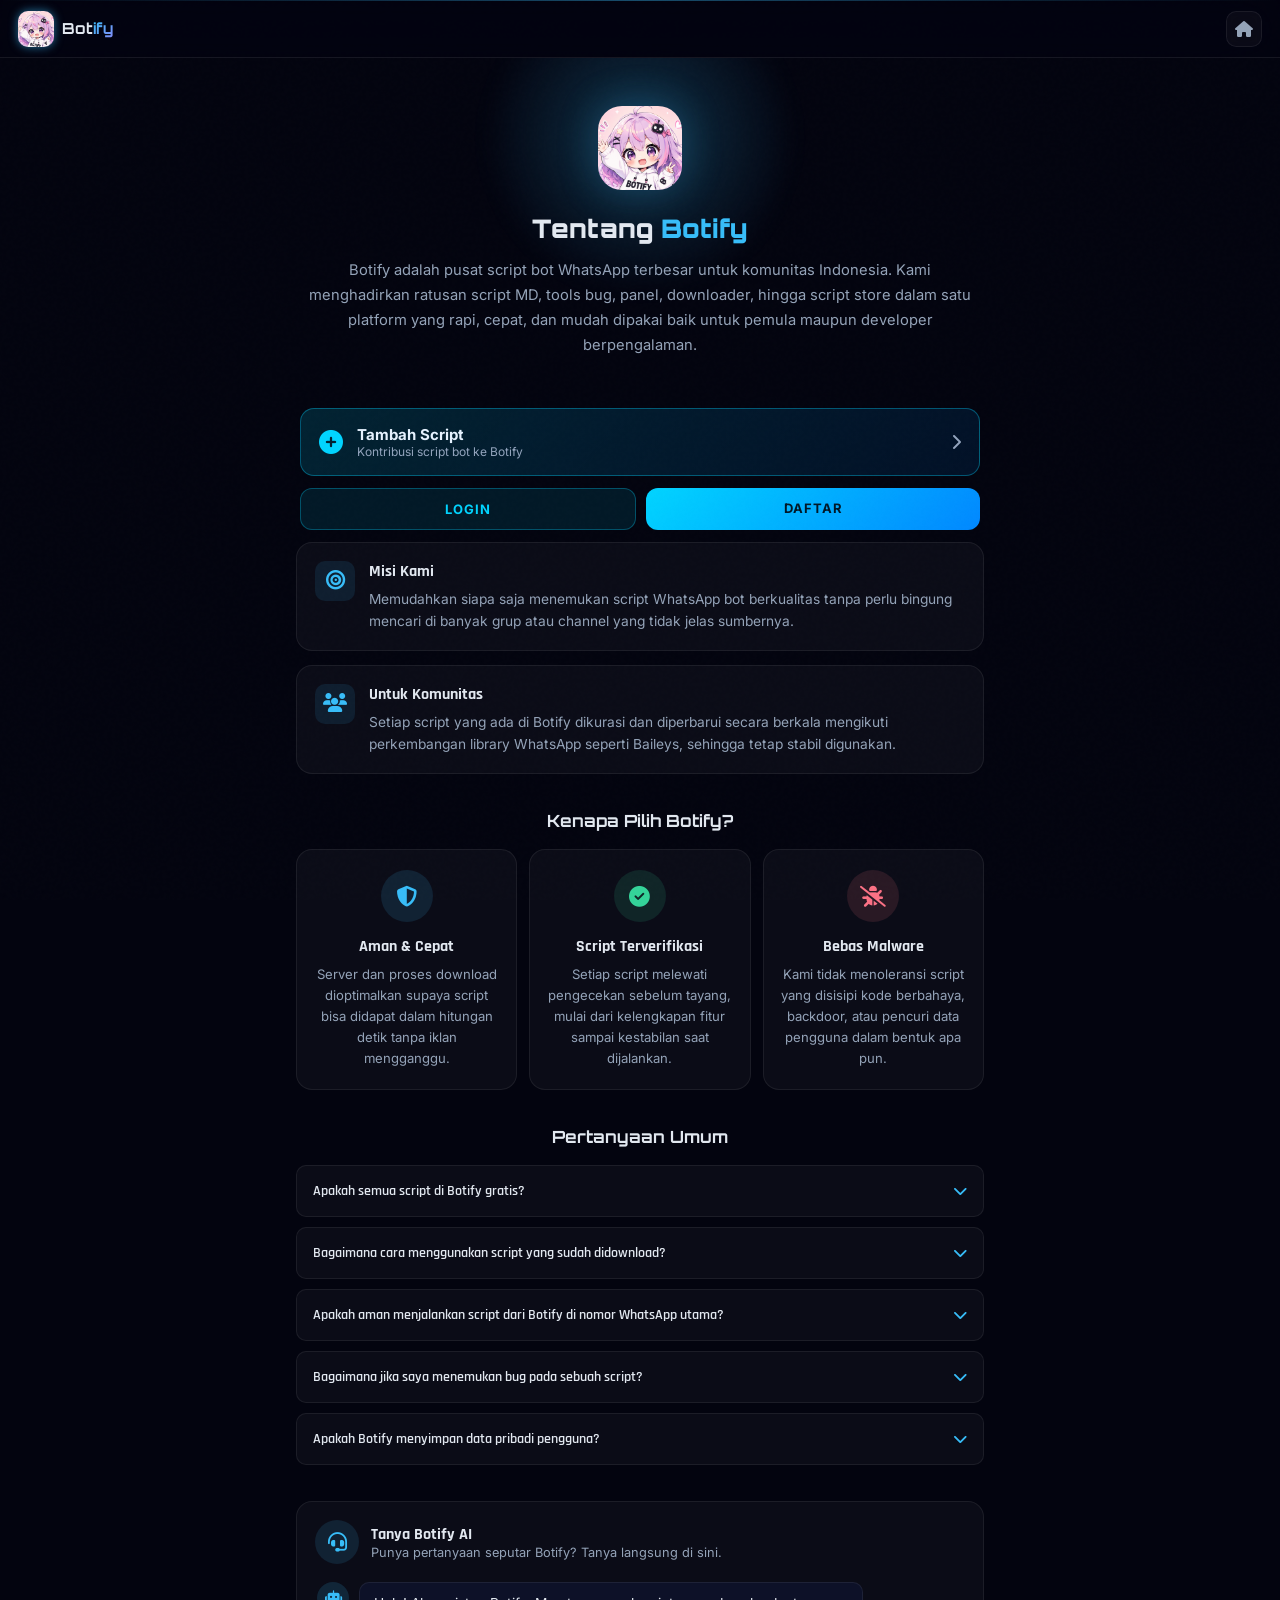
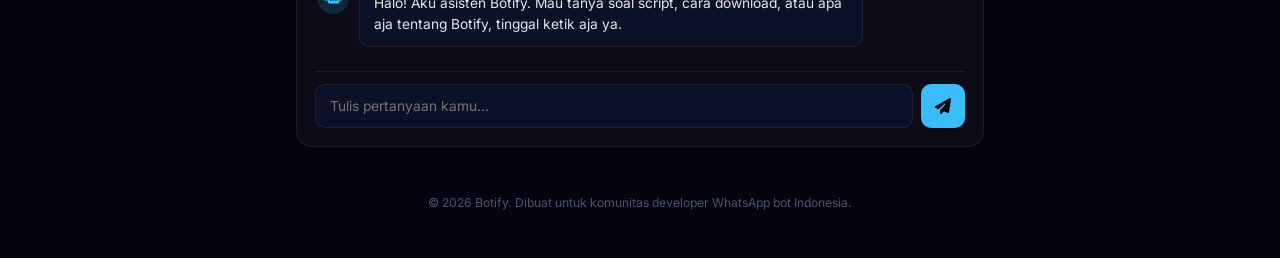
==== commit 62c25764: "Add files via upload" ====
--- a/about.html
+++ b/about.html
@@ -20,13 +20,13 @@
 
 <header class="topbar">
   <div class="topbar-left">
-    <a href="index.html" class="topbar-logo">
+    <a href="app.html" class="topbar-logo">
       <img src="logo.png" alt="logo" class="topbar-logo-img" />
       <span>Bot<b>ify</b></span>
     </a>
   </div>
   <div class="topbar-right">
-    <a class="icon-btn" href="index.html" title="Kembali"><i class="fa-solid fa-house"></i></a>
+    <a class="icon-btn" href="app.html" title="Kembali"><i class="fa-solid fa-house"></i></a>
   </div>
 </header>
 
@@ -37,6 +37,23 @@
     <img src="logo.png" alt="Botify" class="about-hero-logo" />
     <h1>Tentang <span>Botify</span></h1>
     <p>Botify adalah pusat script bot WhatsApp terbesar untuk komunitas Indonesia. Kami menghadirkan ratusan script MD, tools bug, panel, downloader, hingga script store dalam satu platform yang rapi, cepat, dan mudah dipakai baik untuk pemula maupun developer berpengalaman.</p>
+  </section>
+
+  <section style="display:flex;flex-direction:column;gap:12px;padding:0 4px;margin-top:18px;">
+    <a href="addscript.html" style="display:flex;align-items:center;gap:14px;padding:16px 18px;background:linear-gradient(135deg,rgba(0,212,255,.15),rgba(0,136,255,.1));border:1px solid rgba(0,212,255,.35);border-radius:14px;text-decoration:none;color:#e6f2ff;">
+      <i class="fa-solid fa-plus-circle" style="font-size:24px;color:#00d4ff;"></i>
+      <div style="flex:1;">
+        <div style="font-weight:700;font-size:15px;">Tambah Script</div>
+        <div style="font-size:12px;color:#93a4bd;">Kontribusi script bot ke Botify</div>
+      </div>
+      <i class="fa-solid fa-chevron-right" style="color:#93a4bd;"></i>
+    </a>
+    <div id="auth-row" style="display:flex;gap:10px;">
+      <a href="login.html" id="btn-login" style="flex:1;padding:12px;background:rgba(0,212,255,.1);border:1px solid rgba(0,212,255,.3);border-radius:12px;text-align:center;text-decoration:none;color:#00d4ff;font-weight:700;font-size:13px;letter-spacing:1px;text-transform:uppercase;">Login</a>
+      <a href="register.html" id="btn-register" style="flex:1;padding:12px;background:linear-gradient(135deg,#00d4ff,#0088ff);border-radius:12px;text-align:center;text-decoration:none;color:#001827;font-weight:700;font-size:13px;letter-spacing:1px;text-transform:uppercase;">Daftar</a>
+      <button id="btn-logout" style="display:none;flex:1;padding:12px;background:rgba(255,80,100,.12);border:1px solid rgba(255,80,100,.3);border-radius:12px;color:#ff8090;font-weight:700;font-size:13px;letter-spacing:1px;text-transform:uppercase;cursor:pointer;font-family:inherit;">Logout</button>
+    </div>
+    <div id="auth-status" style="text-align:center;font-size:12px;color:#93a4bd;"></div>
   </section>
 
   <section class="about-story">
@@ -158,6 +175,27 @@
   <p>&copy; 2026 Botify. Dibuat untuk komunitas developer WhatsApp bot Indonesia.</p>
 </footer>
 
+<script src="botify-db.js"></script>
 <script src="about.js"></script>
+<script>
+  (function(){
+    function ready(fn){if(window.botifyDB)fn();else window.addEventListener('botifyDBReady',fn,{once:true});}
+    ready(async ()=>{
+      const user = await window.botifyDB.getUser();
+      const login=document.getElementById('btn-login');
+      const reg=document.getElementById('btn-register');
+      const out=document.getElementById('btn-logout');
+      const status=document.getElementById('auth-status');
+      if(user){
+        login.style.display='none'; reg.style.display='none'; out.style.display='block';
+        status.textContent='Login sebagai '+(user.email||user.id);
+      }
+      out.addEventListener('click', async ()=>{
+        await window.botifyDB.signOut();
+        location.reload();
+      });
+    });
+  })();
+</script>
 </body>
 </html>
